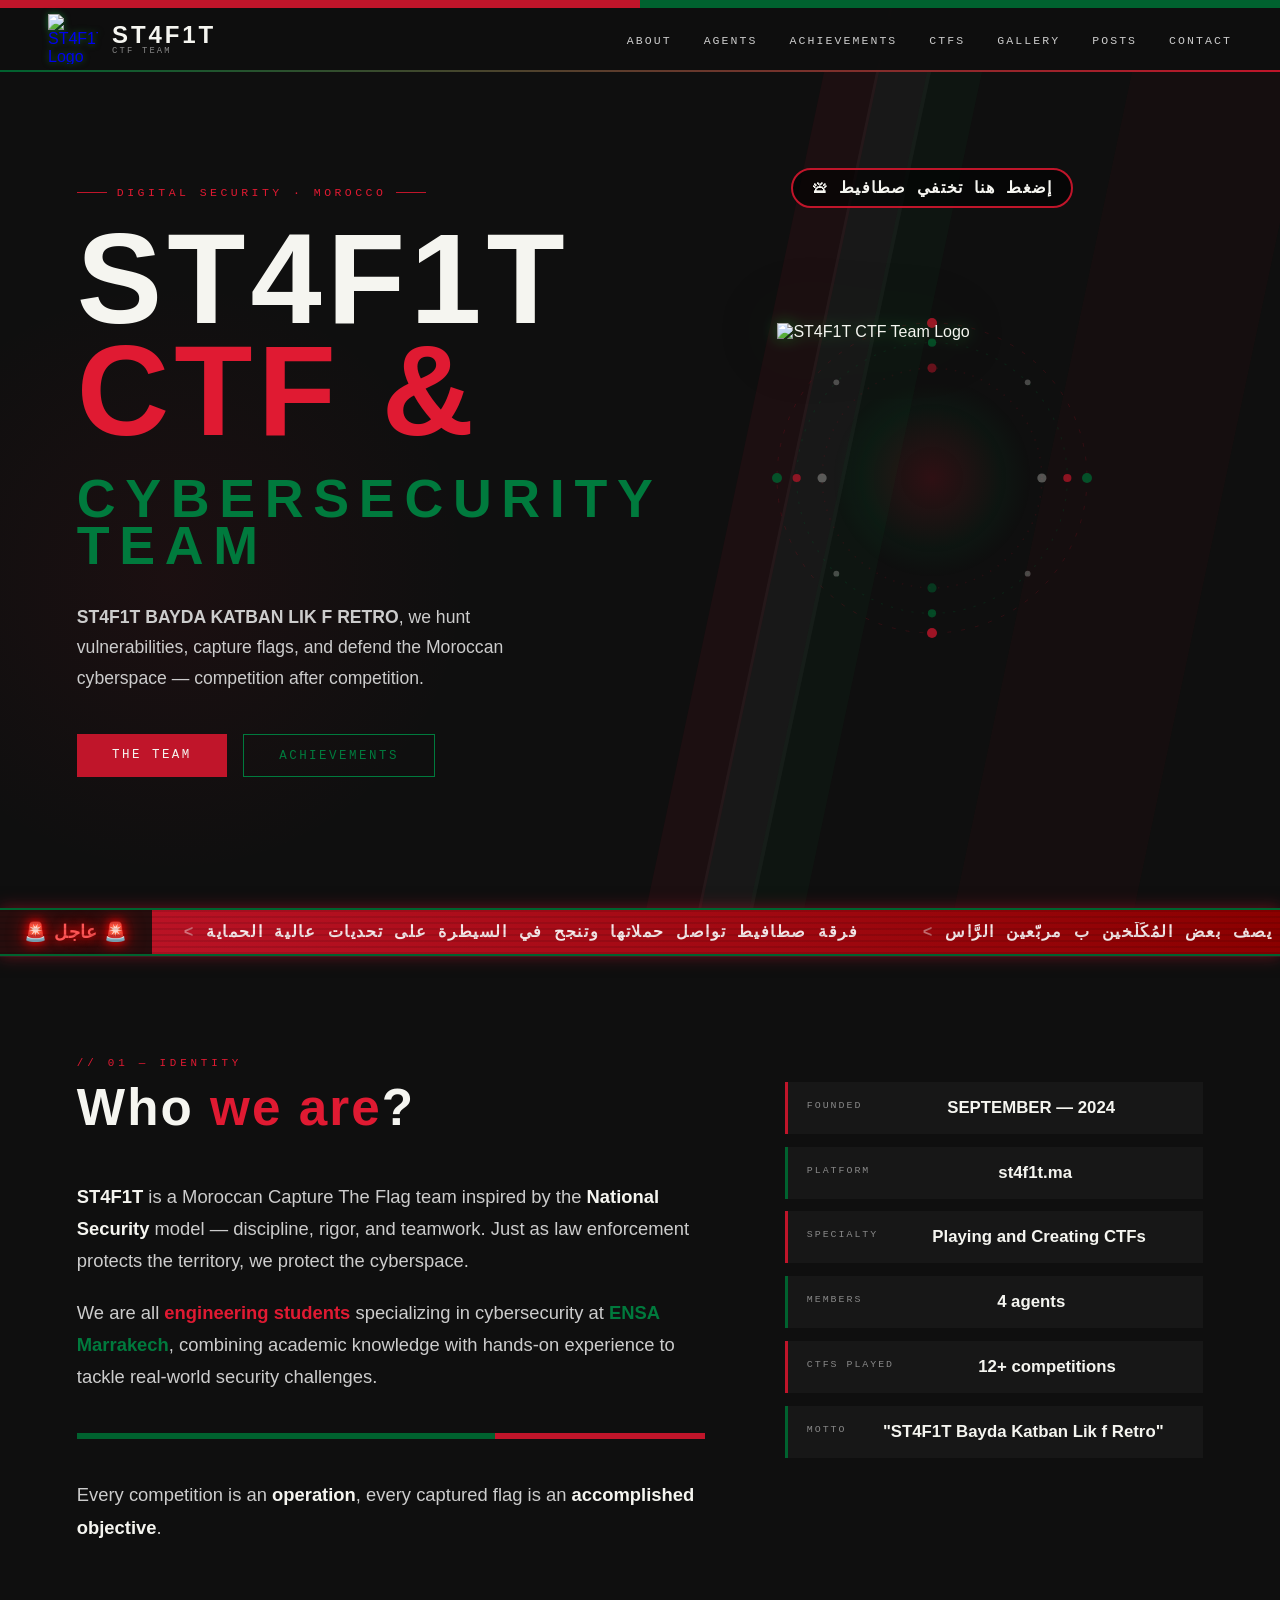
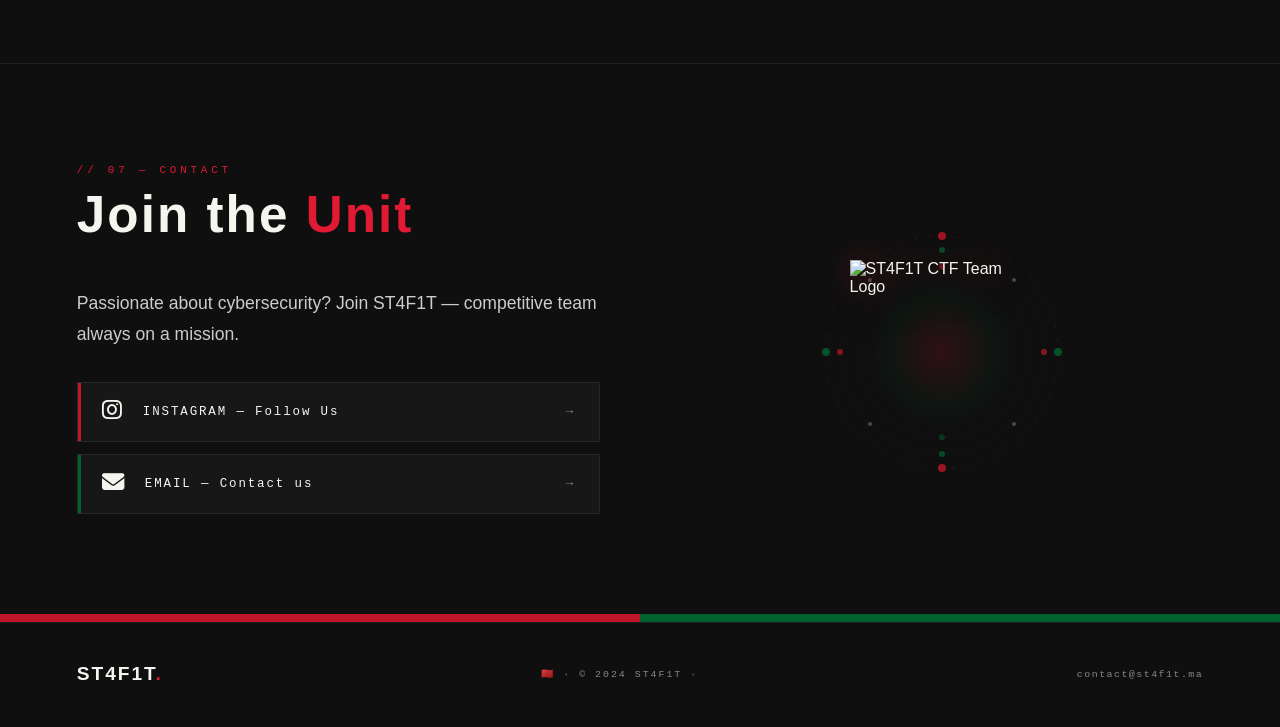
==== index.html @ c2d9e9ef "Add files via upload" ====
<!DOCTYPE html>
<html lang="en">
<head>
  <meta charset="UTF-8"/>
  <meta name="viewport" content="width=device-width, initial-scale=1.0"/>
  <title>ST4F1T</title>
  <link rel="icon" type="image/png" sizes="64x64" href="assets/ST4F1T_logo.png">
  <link rel="apple-touch-icon" href="assets/ST4F1T_logo.png">  <link rel="stylesheet" href="css/global.css"/>
  <link rel="stylesheet" href="https://cdnjs.cloudflare.com/ajax/libs/font-awesome/6.5.0/css/all.min.css">
  <link href="https://fonts.googleapis.com/css2?family=Orbitron:wght@700;900&display=swap" rel="stylesheet">
</head>
<body>

<div class="police-band"></div>

<!-- NAV -->
<nav>
  <a class="nav-logo" href="#">
    <img src="assets/ST4F1T_logo.png" alt="ST4F1T Logo">
    <div class="logo-text">
      <span class="logo-main">ST4F1T</span>
      <span class="logo-sub">CTF TEAM</span>
    </div>
  </a>
  <ul class="nav-links">
    <li><a href="#" data-section="about">ABOUT</a></li>
    <li><a href="#" data-section="members">AGENTS</a></li>
    <li><a href="#" data-section="achievements">ACHIEVEMENTS</a></li>
    <li><a href="#" data-section="ctfs">CTFs</a></li>
    <li><a href="#" data-section="gallery">GALLERY</a></li>
    <li><a href="#" data-section="posts">POSTS</a></li>
    <li><a href="#" data-section="contact">CONTACT</a></li>
  </ul>
</nav>

<!-- HERO SECTION -->
<section id="hero">
  <div class="hero-livery" aria-hidden="true">
    <div class="hero-livery-bar hlb1"></div>
    <div class="hero-livery-bar hlb2"></div>
    <div class="hero-livery-bar hlb3"></div>
    <div class="hero-livery-bar hlb4"></div>
  </div>
  <div class="hero-glow"></div>

  <div class="hero-left">
    <div class="hero-eyebrow">Digital Security · Morocco</div>
    <h1 class="hero-title">
      ST4F1T
      <span class="line-red">CTF &</span>
      <span class="line-green">CYBERSECURITY TEAM</span>
    </h1>
    <p class="hero-desc">
      <strong>ST4F1T BAYDA KATBAN LIK F RETRO</strong>, we hunt vulnerabilities, capture flags, and defend the Moroccan cyberspace — competition after competition.
    </p>
    <div class="hero-btn-row">
      <a href="#" data-section="members" class="btn-primary">THE TEAM</a>
      <a href="#" data-section="achievements" class="btn-outline">ACHIEVEMENTS</a>
    </div>
  </div>

  <div class="hero-right">
      <div class="hero-right">
    <!-- BOUTON SONORE EN HAUT À DROITE DU LOGO -->
    <div class="sound-button-container">
      <button id="soundBtn" class="sound-button-hero">
        <span class="sound-icon">🛎</span>
        <span class="sound-text">إضغط هنا تختفي صطافيط</span>
      </button>
    </div>

    <div class="logo-orbit">
      <div class="orbit-glow"></div>
      <svg class="ring-outer" viewBox="0 0 320 320">
        <circle cx="160" cy="160" r="155" fill="none" stroke="rgba(192,21,42,0.18)" stroke-width="1" stroke-dasharray="4 10"/>
        <circle cx="160" cy="5" r="5" fill="#c0152a" opacity="0.8"/>
        <circle cx="160" cy="315" r="5" fill="#c0152a" opacity="0.8"/>
        <circle cx="5" cy="160" r="5" fill="#00622f" opacity="0.8"/>
        <circle cx="315" cy="160" r="5" fill="#00622f" opacity="0.8"/>
      </svg>
      <svg class="ring-mid" viewBox="0 0 240 240">
        <circle cx="120" cy="120" r="116" fill="none" stroke="rgba(0,98,47,0.22)" stroke-width="1" stroke-dasharray="2 7"/>
        <circle cx="120" cy="4" r="3.5" fill="#00622f" opacity="0.7"/>
        <circle cx="120" cy="236" r="3.5" fill="#00622f" opacity="0.7"/>
        <circle cx="4" cy="120" r="3.5" fill="#c0152a" opacity="0.7"/>
        <circle cx="236" cy="120" r="3.5" fill="#c0152a" opacity="0.7"/>
        <circle cx="202" cy="38" r="2.5" fill="#f5f5f0" opacity="0.25"/>
        <circle cx="38" cy="202" r="2.5" fill="#f5f5f0" opacity="0.25"/>
        <circle cx="202" cy="202" r="2.5" fill="#f5f5f0" opacity="0.25"/>
        <circle cx="38" cy="38" r="2.5" fill="#f5f5f0" opacity="0.25"/>
      </svg>
      <svg class="ring-inner" viewBox="0 0 152 152">
        <circle cx="76" cy="76" r="72" fill="none" stroke="rgba(192,21,42,0.12)" stroke-width="1" stroke-dasharray="1 5"/>
        <circle cx="76" cy="4" r="3" fill="#c0152a" opacity="0.5"/>
        <circle cx="76" cy="148" r="3" fill="#00622f" opacity="0.5"/>
        <circle cx="4" cy="76" r="3" fill="#f5f5f0" opacity="0.3"/>
        <circle cx="148" cy="76" r="3" fill="#f5f5f0" opacity="0.3"/>
      </svg>
      <img class="logo-png" src="assets/ST4F1T_logo.png" alt="ST4F1T CTF Team Logo">
    </div>
  </div>
</section>

<!-- TICKER -->
<div class="ticker">
  <div class="ticker-label">
    <span class="arabic-calligraphy">🚨 عاجل 🚨</span>
  </div>
  <div style="overflow:hidden;flex:1;">
    <div class="ticker-scroll">
      <span class="ticker-item"> فرقة صطافيط تواصل حملاتها وتنجح في السيطرة على تحديات عالية الحماية<span class="tsep"> > </span></span>
      <span class="ticker-item">المحقق كرومبو يصف بعض المُكَلَّخين ب مربّعين الرَّاس<span class="tsep"> > </span></span>
      <span class="ticker-item">تم إلقاء القبض على بضعة أَعْلام  (Flags) من طرف عناصر صطافيط و ذلك بمختلف مراكز المسابقات بالمغرب<span class="tsep"> > </span></span>
    </div>
  </div>
</div>

<!-- SECTION ABOUT (statique dans l'index) -->
<div id="about"></div>
<div id="about-container">
  <!-- Le contenu about.html sera chargé ici mais reste visible -->
</div>

<!-- CONTENEUR POUR LES SECTIONS DYNAMIQUES -->
<main id="main-content">
  <div class="loader" id="loader" style="display:none;">Loading...</div>
  <div id="section-container"></div>
</main>

<!-- SECTION CONTACT (statique dans l'index) -->
<div id="contact"></div>
<div id="contact-container">
    <!-- Le contenu contact.html sera chargé ici mais reste visible -->
</div>

<div class="police-band"></div>

<footer>
  <div class="footer-logo">ST4F1T<span>.</span></div>
  <div class="footer-copy">🇲🇦 · © 2024 ST4F1T ·</div>
  <div class="footer-tag">contact@st4f1t.ma</div>
</footer>

<script src="js/script.js"></script>
</body>
</html>
---- css/global.css ----
:root {
  --white:   #f5f5f0;
  --off:     #eae9e3;
  --red:     #c0152a;
  --red2:    #e01a32;
  --green:   #00622f;
  --green2:  #007a3d;
  --dark:    #0f0f0f;
  --charcoal:#1a1a1a;
  --mid:     #2e2e2e;
  --gray:    #888;
  --lgray:   #ccc;
}

*, *::before, *::after { box-sizing: border-box; margin: 0; padding: 0; }
html { scroll-behavior: smooth; }
body {
  background: var(--dark);
  color: var(--white);
  font-family: 'Barlow Condensed', sans-serif;
  overflow-x: hidden;
}

/* ─── LOADER ─── */
.loader {
  text-align: center;
  padding: 60px;
  font-family: 'Share Tech Mono', monospace;
  color: var(--gray);
}

/* ─── POLICE BAND ─── */
.police-band {
  height: 8px;
  background: linear-gradient(90deg, var(--red) 0%, var(--red) 50%, var(--green) 50%, var(--green) 100%);
}

/* ─── NAV ─── */
nav {
  position: fixed; top: 8px; left: 0; right: 0; z-index: 200;
  height: 64px;
  display: flex; align-items: center; justify-content: space-between;
  padding: 0 3rem;
  background: rgba(15,15,15,0.97);
  border-bottom: 2px solid transparent;
  border-image: linear-gradient(90deg, var(--green), var(--red)) 1;
  backdrop-filter: blur(12px);
}
.nav-logo { display: flex; align-items: center; gap: 14px; text-decoration: none; }
.nav-logo img { width: 50px; height: 50px; object-fit: contain; filter: drop-shadow(0 0 3px rgba(21, 192, 67, 0.5)); }
.logo-text { display: flex; flex-direction: column; line-height: 1; }
.logo-main { font-family: 'Oswald', sans-serif; font-size: 1.5rem; font-weight: 700; letter-spacing: 0.12em; color: var(--white); }
.logo-sub  { font-family: 'Share Tech Mono', monospace; font-size: 0.55rem; letter-spacing: 0.25em; color: var(--gray); text-transform: uppercase; }
.nav-links { display: flex; gap: 2rem; list-style: none; align-items: center; }
.nav-links a { text-decoration: none; font-family: 'Share Tech Mono', monospace; font-size: 0.72rem; letter-spacing: 0.18em; color: var(--lgray); text-transform: uppercase; transition: color 0.2s; cursor: pointer; }
.nav-links a:hover { color: var(--red2); }
.nav-cta { background: var(--red) !important; color: var(--white) !important; padding: 0.5rem 1.2rem !important; transition: background 0.2s !important; }
.nav-cta:hover { background: var(--red2) !important; color: var(--white) !important; }

/* ─── HERO ─── */
#hero {
  position: relative;
  min-height: 100vh;
  display: grid;
  grid-template-columns: 1fr 1fr;
  align-items: center;
  padding: 160px 6vw 80px;  /* ← 120 → 160 */
  overflow: hidden;
}
.hero-livery { position: absolute; inset: 0; pointer-events: none; overflow: hidden; }
.hero-livery-bar { position: absolute; height: 100%; width: 55px; transform: skewX(-12deg); opacity: 0.07; }
.hlb1 { background: var(--red); left: 58%; }
.hlb2 { background: var(--white); left: 62%; opacity: 0.04; }
.hlb3 { background: var(--green); left: 66%; }
.hlb4 { background: var(--red); left: 82%; width:180px; opacity:0.035; }
.hero-glow { position: absolute; top: 30%; left: -10%; width: 600px; height: 600px; border-radius: 50%; background: radial-gradient(circle, rgba(192,21,42,0.07) 0%, transparent 70%); pointer-events: none; }
.hero-left { position: relative; z-index: 1; }
.hero-eyebrow { display: inline-flex; align-items: center; gap: 10px; font-family: 'Share Tech Mono', monospace; font-size: 0.72rem; letter-spacing: 0.3em; color: var(--red2); text-transform: uppercase; margin-bottom: 1.5rem; opacity:0; animation: fadeUp 0.7s ease forwards 0.2s; }
.hero-eyebrow::before, .hero-eyebrow::after { content: ''; width: 30px; height: 1px; background: var(--red); }
h1.hero-title { font-family: 'Oswald', sans-serif; font-size: clamp(4.5rem, 10vw, 9rem); font-weight: 700; line-height: 0.88; letter-spacing: 0.04em; color: var(--white); opacity:0; animation: fadeUp 0.7s ease forwards 0.4s; }
h1.hero-title .line-red { color: var(--red2); display: block; }
h1.hero-title .line-green { color: var(--green2); display: block; font-size: 0.42em; letter-spacing: 0.18em; margin-top: 0.5em; }
.hero-desc { margin-top: 2rem; font-size: 1.1rem; line-height: 1.75; color: var(--lgray); max-width: 440px; opacity:0; animation: fadeUp 0.7s ease forwards 0.6s; }
.hero-btn-row { display: flex; gap: 1rem; margin-top: 2.5rem; opacity:0; animation: fadeUp 0.7s ease forwards 0.8s; }
.btn-primary { display: inline-block; padding: 0.85rem 2.2rem; background: var(--red); color: var(--white); text-decoration: none; font-family: 'Share Tech Mono', monospace; font-size: 0.78rem; letter-spacing: 0.2em; text-transform: uppercase; transition: background 0.2s, transform 0.2s; cursor: pointer; }
.btn-primary:hover { background: var(--red2); transform: translateY(-2px); }
.btn-outline { display: inline-block; padding: 0.85rem 2.2rem; border: 1px solid var(--green2); color: var(--green2); text-decoration: none; font-family: 'Share Tech Mono', monospace; font-size: 0.78rem; letter-spacing: 0.2em; text-transform: uppercase; transition: 0.2s; cursor: pointer; }
.btn-outline:hover { background: var(--green2); color: var(--white); transform: translateY(-2px); }
.hero-right { position: relative; z-index: 1; display: flex; align-items: center; justify-content: center; opacity:0; animation: fadeIn 1s ease forwards 0.5s; }

/* ─── LOGO WRAPPER ─── */
.logo-orbit { position: relative; width: 320px; height: 320px; }
.logo-orbit .ring-outer { position: absolute; inset: 0; width: 100%; height: 100%; animation: spin 22s linear infinite; }
.logo-orbit .ring-mid { position: absolute; inset: 20px; width: calc(100% - 40px); height: calc(100% - 40px); animation: spin-r 14s linear infinite; }
.logo-orbit .ring-inner { position: absolute; inset: 44px; width: calc(100% - 88px); height: calc(100% - 88px); animation: spin 40s linear infinite; }
.logo-orbit .orbit-glow { position: absolute; inset: 60px; border-radius: 50%; background: radial-gradient(circle, rgba(192,21,42,0.18) 0%, rgba(0,98,47,0.08) 50%, transparent 70%); animation: pulseGlow 3s ease-in-out infinite; }
.logo-orbit .logo-png { position: absolute; inset: 5px; width: calc(100% - 10px); height: calc(100% - 10px); object-fit: contain; filter: drop-shadow(0 0 8px rgba(21, 192, 49, 0.45)) drop-shadow(0 0 40px rgba(0,98,47,0.2)); }

.logo-orbit-sm { position: relative; width: 240px; height: 240px; }
.logo-orbit-sm .ring-outer { position: absolute; inset: 0; width: 100%; height: 100%; animation: spin 22s linear infinite; }
.logo-orbit-sm .ring-mid { position: absolute; inset: 14px; width: calc(100% - 28px); height: calc(100% - 28px); animation: spin-r 14s linear infinite; }
.logo-orbit-sm .ring-inner { position: absolute; inset: 30px; width: calc(100% - 60px); height: calc(100% - 60px); animation: spin 40s linear infinite; }
.logo-orbit-sm .orbit-glow { position: absolute; inset: 44px; border-radius: 50%; background: radial-gradient(circle, rgba(192,21,42,0.18) 0%, rgba(0,98,47,0.08) 50%, transparent 70%); animation: pulseGlow 3s ease-in-out infinite; }
.logo-orbit-sm .logo-png { position: absolute; inset: 28px; width: calc(100% - 56px); height: calc(100% - 56px); object-fit: contain; filter: drop-shadow(0 0 14px rgba(192,21,42,0.4)) drop-shadow(0 0 30px rgba(0,98,47,0.18)); }

/* ─── TICKER ─── */
.ticker { position: relative; z-index: 10; background: var(--red); overflow: hidden; height: 36px; display: flex; align-items: center; border-top: 2px solid var(--green); border-bottom: 2px solid var(--green); }
.ticker-label { flex-shrink: 0; background: var(--green); height: 100%; display: flex; align-items: center; padding: 0 1.2rem; font-family: 'Share Tech Mono', monospace; font-size: 0.65rem; letter-spacing: 0.2em; color: var(--white); text-transform: uppercase; }
.ticker-scroll { display: flex; gap: 4rem; animation: ticker-move 25s linear infinite; white-space: nowrap; padding-left: 2rem; }
.ticker-item { font-family: 'Share Tech Mono', monospace; font-size: 0.68rem; letter-spacing: 0.15em; color: rgba(255,255,255,0.9); }
.tsep { color: rgba(255,255,255,0.4); }

/* ─── SECTIONS COMMUNES ─── */
section.content { position: relative; padding: 100px 6vw; border-top: 1px solid rgba(255,255,255,0.06); }
.sec-label { font-family: 'Share Tech Mono', monospace; font-size: 0.68rem; letter-spacing: 0.35em; text-transform: uppercase; color: var(--red2); margin-bottom: 0.8rem; }
.sec-title { font-family: 'Oswald', sans-serif; font-size: clamp(2rem, 4.5vw, 3.2rem); font-weight: 700; letter-spacing: 0.04em; color: var(--white); margin-bottom: 3rem; line-height: 1; }
.sec-title em { color: var(--red2); font-style: normal; }

/* ─── ABOUT ─── */
.about-wrap { display: grid; grid-template-columns: 3fr 2fr; gap: 5rem; align-items: start; }
.about-body p { font-size: 1.15rem; line-height: 1.75; color: var(--lgray); margin-bottom: 1.2rem; }
.about-body strong { color: var(--white); font-weight: 600; }
.stripe-divider { display: flex; height: 6px; margin: 2.5rem 0; overflow: hidden; }
.stripe-divider div { flex: 1; }
.sd-white { background: var(--white); }
.sd-red { background: var(--red); }
.sd-green { background: var(--green); }
.info-grid { display: flex; flex-direction: column; gap: 0.8rem; }
.info-row { display: grid; grid-template-columns: auto 1fr; gap: 1rem; align-items: start; padding: 1rem 1.2rem; background: rgba(255,255,255,0.03); border-left: 3px solid var(--red); }
.info-row.g { border-left-color: var(--green); }
.info-key { font-family: 'Share Tech Mono', monospace; font-size: 0.62rem; letter-spacing: 0.2em; color: var(--gray); text-transform: uppercase; white-space: nowrap; padding-top: 2px; }
.info-val { font-family: 'Barlow Condensed', sans-serif; font-size: 1.05rem; font-weight: 600; color: var(--white); }

/* ─── MEMBERS ─── */
.grid-members { display: grid; grid-template-columns: repeat(auto-fill, minmax(250px, 1fr)); gap: 1px; background: rgba(255,255,255,0.06); border: 1px solid rgba(255,255,255,0.06); }
.member-card { background: var(--charcoal); padding: 2.2rem 1.8rem; position: relative; overflow: hidden; transition: background 0.25s; }
.member-card::after { content: ''; position: absolute; top: 0; left: 0; right: 0; height: 3px; background: linear-gradient(90deg, var(--green), var(--red)); transform: scaleX(0); transform-origin: left; transition: transform 0.35s; }
.member-card:hover::after { transform: scaleX(1); }
.member-card:hover { background: #222; }
.m-id { font-family: 'Share Tech Mono', monospace; font-size: 0.6rem; letter-spacing: 0.25em; color: var(--gray); margin-bottom: 1.2rem; text-transform: uppercase; }
.m-avatar { width: 64px; height: 64px; border-radius: 2px; background: var(--mid); border: 1px solid rgba(255,255,255,0.1); display: flex; align-items: center; justify-content: center; font-family: 'Oswald', sans-serif; font-size: 1.5rem; font-weight: 700; color: var(--white); margin-bottom: 1.2rem; position: relative; }
.badge-dot { position: absolute; bottom: -3px; right: -3px; width: 10px; height: 10px; border-radius: 50%; background: var(--green2); border: 2px solid var(--charcoal); }
.m-name { font-family: 'Oswald', sans-serif; font-size: 1.3rem; font-weight: 700; letter-spacing: 0.06em; color: var(--white); margin-bottom: 0.2rem; }
.m-role { font-family: 'Share Tech Mono', monospace; font-size: 0.65rem; letter-spacing: 0.18em; color: var(--red2); text-transform: uppercase; margin-bottom: 1.2rem; }
.m-tags { display: flex; flex-wrap: wrap; gap: 0.4rem; }
.m-tag { font-family: 'Share Tech Mono', monospace; font-size: 0.58rem; letter-spacing: 0.1em; color: var(--gray); background: rgba(255,255,255,0.05); border: 1px solid rgba(255,255,255,0.08); padding: 0.2rem 0.5rem; }

/* ─── ACHIEVEMENTS ─── */
.ach-table { width: 100%; border-collapse: collapse; }
.ach-table thead tr { border-bottom: 2px solid var(--red); }
.ach-table th { font-family: 'Share Tech Mono', monospace; font-size: 0.65rem; letter-spacing: 0.2em; color: var(--gray); text-transform: uppercase; text-align: left; padding: 0.8rem 1.2rem; font-weight: 400; }
.ach-table tbody tr { border-bottom: 1px solid rgba(255,255,255,0.05); transition: background 0.2s; }
.ach-table tbody tr:hover { background: rgba(255,255,255,0.03); }
.ach-table td { padding: 1.2rem; font-size: 1rem; }
.place-badge { display: inline-flex; align-items: center; gap: 0.5rem; font-family: 'Oswald', sans-serif; font-size: 1.2rem; font-weight: 700; }
.p1 { color: #f0c040; } .p2 { color: #c0c8d8; } .p3 { color: #cd7f32; } .pt { color: var(--red2); }
.ach-name-cell { font-family: 'Barlow Condensed', sans-serif; font-size: 1.1rem; font-weight: 600; color: var(--white); }
.ach-sub { font-family: 'Share Tech Mono', monospace; font-size: 0.62rem; letter-spacing: 0.15em; color: var(--gray); margin-top: 0.2rem; }
.cat-badge { display: inline-block; font-family: 'Share Tech Mono', monospace; font-size: 0.6rem; letter-spacing: 0.12em; text-transform: uppercase; padding: 0.2rem 0.6rem; border: 1px solid; }
.ci { border-color: var(--red); color: var(--red2); }
.cn { border-color: var(--green); color: var(--green2); }
.cr { border-color: var(--gray); color: var(--gray); }
.res { font-family: 'Oswald', sans-serif; font-size: 1.2rem; font-weight: 700; }

/* ─── CTFs ORGANIZED ─── */
.ctfs-grid { display: grid; grid-template-columns: repeat(auto-fill, minmax(320px, 1fr)); gap: 2rem; }
.ctf-card { background: var(--charcoal); padding: 2rem; border-left: 4px solid var(--red); transition: transform 0.2s; }
.ctf-card:hover { transform: translateY(-5px); }
.ctf-date { font-family: 'Share Tech Mono', monospace; font-size: 0.65rem; color: var(--green2); letter-spacing: 0.15em; margin-bottom: 1rem; }
.ctf-name { font-family: 'Oswald', sans-serif; font-size: 1.4rem; margin-bottom: 1rem; color: var(--white); }
.ctf-desc { color: var(--lgray); line-height: 1.5; margin-bottom: 1rem; }
.ctf-stats { font-family: 'Share Tech Mono', monospace; font-size: 0.7rem; color: var(--gray); margin-bottom: 1rem; }
.ctf-status { display: inline-block; padding: 0.2rem 0.8rem; font-family: 'Share Tech Mono', monospace; font-size: 0.6rem; letter-spacing: 0.1em; border-radius: 2px; }
.ctf-status.past { background: rgba(128,128,128,0.2); color: var(--gray); border: 1px solid var(--gray); }
.ctf-status.upcoming { background: rgba(0,98,47,0.2); color: var(--green2); border: 1px solid var(--green2); }

/* ─── GALLERY ─── */
.gallery-grid { display: grid; grid-template-columns: repeat(auto-fill, minmax(280px, 1fr)); gap: 1.5rem; }
.gallery-item { background: var(--charcoal); overflow: hidden; transition: transform 0.2s; }
.gallery-item:hover { transform: scale(1.02); }
.gallery-placeholder { background: linear-gradient(135deg, var(--mid), var(--dark)); height: 200px; display: flex; align-items: center; justify-content: center; font-size: 4rem; color: var(--gray); }
.gallery-caption { padding: 1rem; font-family: 'Share Tech Mono', monospace; font-size: 0.75rem; color: var(--lgray); text-align: center; }

/* ─── POSTS ─── */
.posts-grid { display: grid; grid-template-columns: repeat(auto-fill, minmax(320px, 1fr)); gap: 2rem; }
.post-card { background: var(--charcoal); padding: 2rem; transition: background 0.2s, transform 0.2s; border-bottom: 2px solid transparent; }
.post-card:hover { background: #222; transform: translateY(-5px); border-bottom-color: var(--red); }
.post-date { font-family: 'Share Tech Mono', monospace; font-size: 0.65rem; color: var(--red2); letter-spacing: 0.1em; margin-bottom: 0.8rem; }
.post-title { font-family: 'Oswald', sans-serif; font-size: 1.3rem; margin-bottom: 1rem; color: var(--white); }
.post-excerpt { color: var(--lgray); line-height: 1.5; margin-bottom: 1.5rem; }
.post-link { font-family: 'Share Tech Mono', monospace; font-size: 0.7rem; color: var(--green2); text-decoration: none; letter-spacing: 0.1em; transition: color 0.2s; }
.post-link:hover { color: var(--red2); }

/* ─── CONTACT ─── */
.contact-grid { display: grid; grid-template-columns: 1fr 1fr; gap: 5rem; align-items: center; }
.contact-left p { font-size: 1.1rem; line-height: 1.75; color: var(--lgray); margin-bottom: 2rem; }
.contact-links { display: flex; flex-direction: column; gap: 0.8rem; }
.c-link { display: flex; align-items: center; gap: 1.2rem; padding: 1rem 1.5rem; background: rgba(255,255,255,0.03); border: 1px solid rgba(255,255,255,0.07); text-decoration: none; color: var(--white); font-family: 'Share Tech Mono', monospace; font-size: 0.78rem; letter-spacing: 0.15em; transition: background 0.2s, border-color 0.2s; position: relative; overflow: hidden; }
.c-link::before { content: ''; position: absolute; left: 0; top: 0; bottom: 0; width: 3px; background: var(--red); }
.c-link:nth-child(2)::before { background: var(--green); }
.c-link:nth-child(3)::before { background: var(--white); }
.c-link:hover { background: rgba(255,255,255,0.07); border-color: rgba(255,255,255,0.15); }
.c-link .icon { font-size: 1.4rem; }
.c-link .lbl { flex: 1; }
.c-link .arr { color: var(--gray); }

/* ─── FOOTER ─── */
footer { border-top: 1px solid rgba(255,255,255,0.06); padding: 2.5rem 6vw; display: flex; align-items: center; justify-content: space-between; gap: 2rem; flex-wrap: wrap; }
.footer-logo { font-family: 'Oswald', sans-serif; font-size: 1.2rem; font-weight: 700; letter-spacing: 0.1em; color: var(--white); }
.footer-logo span { color: var(--red2); }
.footer-copy { font-family: 'Share Tech Mono', monospace; font-size: 0.62rem; letter-spacing: 0.2em; color: var(--gray); }
.footer-tag { font-family: 'Share Tech Mono', monospace; font-size: 0.62rem; letter-spacing: 0.15em; color: var(--gray); }

/* ─── ANIMATIONS ─── */
@keyframes fadeUp { from{opacity:0;transform:translateY(24px)} to{opacity:1;transform:translateY(0)} }
@keyframes fadeIn { from{opacity:0} to{opacity:1} }
@keyframes spin { from{transform:rotate(0deg)} to{transform:rotate(360deg)} }
@keyframes spin-r { from{transform:rotate(0deg)} to{transform:rotate(-360deg)} }
@keyframes pulseGlow { 0%,100%{opacity:0.6} 50%{opacity:1} }
@keyframes ticker-move { from{transform:translateX(0)} to{transform:translateX(-50%)} }

/* ─── RESPONSIVE ─── */
@media (max-width: 900px) {
  #hero { grid-template-columns: 1fr; text-align: center; }
  .hero-right { display: none; }
  nav { padding: 0 1.5rem; }
  .nav-links { display: none; }
  .about-wrap, .contact-grid { grid-template-columns: 1fr; gap: 2rem; }
  .ctfs-grid, .posts-grid, .gallery-grid { grid-template-columns: 1fr; }
}

/* Ajouts pour la gestion des conteneurs statiques */
#about-container,
#contact-container {
  scroll-margin-top: 72px;
}

#section-container {
  transition: opacity 0.3s ease;
  scroll-margin-top: 72px;
}

/* Ajustement pour le scroll sur toutes les sections */
section[id] {
  scroll-margin-top: 72px;
}

/* ─── TICKER AVEC EFFET URGENT ─── */
.ticker {
  position: relative;
  z-index: 10;
  background: linear-gradient(90deg, var(--red), #8b0000);
  overflow: hidden;
  height: 42px;
  display: flex;
  align-items: center;
  border-top: 2px solid var(--green);
  border-bottom: 2px solid var(--green);
  box-shadow: 0 0 15px rgba(192,21,42,0.5);
}

.ticker-label {
  flex-shrink: 0;
  background: var(--dark);
  height: 100%;
  display: flex;
  align-items: center;
  padding: 0 1.5rem;
  font-family: 'Share Tech Mono', monospace;
  font-size: 0.9rem;
  font-weight: bold;
  letter-spacing: 0.15em;
  color: var(--white);
  text-transform: uppercase;
  position: relative;
  overflow: hidden;
}

/* Texte "عاجل" stylé avec effet urgent */
.urgent-text {
  font-family: 'Arial', 'Share Tech Mono', monospace;
  font-size: 1rem;
  font-weight: 900;
  letter-spacing: 0.2em;
  color: #ff4444;
  text-shadow: 
    0 0 5px #ff0000,
    0 0 10px #ff0000,
    0 0 20px #ff0000,
    0 0 30px #ff0000;
  animation: urgentBlink 0.8s ease-in-out infinite;
  background: linear-gradient(45deg, #ff4444, #ff8888);
  -webkit-background-clip: text;
  background-clip: text;
  color: transparent;
  text-shadow: none;
  position: relative;
}

/* Alternative avec effet de glow rouge sur fond sombre */
.urgent-text-alt {
  font-family: 'Arial', 'Share Tech Mono', monospace;
  font-size: 1rem;
  font-weight: 900;
  letter-spacing: 0.2em;
  color: #ff3333;
  text-shadow: 0 0 8px #ff0000, 0 0 15px #ff0000;
  animation: urgentPulse 1s ease-in-out infinite;
  background: rgba(0,0,0,0.3);
  padding: 0.2rem 0.5rem;
  border-radius: 4px;
  display: inline-block;
}

/* Animation blink + glow */
@keyframes urgentBlink {
  0%, 100% {
    opacity: 1;
    text-shadow: 0 0 5px #ff0000, 0 0 10px #ff0000, 0 0 20px #ff0000;
  }
  50% {
    opacity: 0.7;
    text-shadow: 0 0 2px #ff0000, 0 0 5px #ff0000, 0 0 10px #ff6666;
  }
}

/* Animation pulse plus douce */
@keyframes urgentPulse {
  0%, 100% {
    text-shadow: 0 0 5px #ff0000, 0 0 10px #ff0000;
    color: #ff4444;
  }
  50% {
    text-shadow: 0 0 15px #ff0000, 0 0 30px #ff0000, 0 0 40px #ff3333;
    color: #ff6666;
  }
}

/* Animation de glow continu */
@keyframes urgentGlow {
  0% {
    text-shadow: 0 0 2px #ff0000, 0 0 5px #ff0000;
  }
  50% {
    text-shadow: 0 0 10px #ff0000, 0 0 20px #ff0000, 0 0 30px #ff3333;
  }
  100% {
    text-shadow: 0 0 2px #ff0000, 0 0 5px #ff0000;
  }
}

/* Version avec bordure clignotante */
.ticker-label::before {
  content: '';
  position: absolute;
  top: 0;
  left: 0;
  right: 0;
  bottom: 0;
  background: rgba(255,0,0,0.1);
  animation: borderFlash 1s step-end infinite;
  pointer-events: none;
}

@keyframes borderFlash {
  0%, 100% {
    box-shadow: inset 0 0 5px rgba(255,0,0,0.8);
  }
  50% {
    box-shadow: inset 0 0 15px rgba(255,0,0,0.3);
  }
}

/* Version avec point d'exclamation animé */
.urgent-text .exclamation {
  display: inline-block;
  animation: shake 0.5s ease-in-out infinite;
  font-size: 1.2rem;
}

@keyframes shake {
  0%, 100% { transform: translateX(0); }
  25% { transform: translateX(-2px); }
  75% { transform: translateX(2px); }
}

/* Effet de scanline sur le ticker */
.ticker::after {
  content: '';
  position: absolute;
  top: 0;
  left: 0;
  right: 0;
  bottom: 0;
  background: repeating-linear-gradient(
    0deg,
    rgba(0,0,0,0.1) 0px,
    rgba(0,0,0,0.1) 2px,
    transparent 2px,
    transparent 6px
  );
  pointer-events: none;
}

/* ─── IMPORT DES POLICES ARABES ─── */
@import url('https://fonts.googleapis.com/css2?family=Cairo:wght@400;600;700;900&family=Almarai:wght@400;700;800&family=Tajawal:wght@400;500;700;800&display=swap');

/* ─── TICKER AVEC POLICE ARABE ─── */
.ticker {
  position: relative;
  z-index: 10;
  background: linear-gradient(90deg, var(--red), #8b0000);
  overflow: hidden;
  height: 48px;
  display: flex;
  align-items: center;
  border-top: 2px solid var(--green);
  border-bottom: 2px solid var(--green);
  box-shadow: 0 0 15px rgba(192,21,42,0.5);
  direction: ltr; /* Pour l'arabe de droite à gauche */
}

.ticker-label {
  flex-shrink: 0;
  background: var(--dark);
  height: 100%;
  display: flex;
  align-items: center;
  padding: 0 1.5rem;
  font-family: 'Cairo', 'Almarai', 'Tajawal', 'Share Tech Mono', monospace;
  font-size: 1rem;
  font-weight: 800;
  letter-spacing: 0.05em;
  color: var(--white);
  text-transform: uppercase;
  position: relative;
  overflow: hidden;
  gap: 0.5rem;
}

/* Style pour le texte arabe عاجل */
.arabic-urgent {
  font-family: 'Cairo', 'Almarai', 'Tajawal', sans-serif;
  font-size: 1.1rem;
  font-weight: 900;
  letter-spacing: 0.1em;
  color: #ff4444;
  text-shadow: 
    0 0 5px #ff0000,
    0 0 10px #ff0000,
    0 0 20px #ff0000,
    0 0 30px #ff0000;
  animation: urgentBlink 0.8s ease-in-out infinite;
  background: linear-gradient(45deg, #ff4444, #ff8888);
  -webkit-background-clip: text;
  background-clip: text;
  color: transparent;
  text-shadow: none;
  position: relative;
}

/* Style alternatif avec police arabe plus élégante */
.arabic-urgent-alt {
  font-family: 'Almarai', 'Cairo', 'Tajawal', sans-serif;
  font-size: 1.2rem;
  font-weight: 800;
  color: #ff3333;
  text-shadow: 0 0 8px #ff0000, 0 0 15px #ff0000;
  animation: urgentPulse 1s ease-in-out infinite;
  background: rgba(0,0,0,0.3);
  padding: 0.2rem 0.8rem;
  border-radius: 4px;
  display: inline-block;
}

/* Style avec effet calligraphique */
.arabic-calligraphy {
  font-family: 'Tajawal', 'Cairo', sans-serif;
  font-size: 1.15rem;
  font-weight: 800;
  color: #ff5555;
  text-shadow: 0 0 10px #ff0000, 0 0 20px #ff0000;
  animation: urgentGlow 1s ease-in-out infinite;
  position: relative;
  display: inline-flex;
  align-items: center;
  gap: 0.5rem;
}

/* Style pour les items du ticker en arabe */
.ticker-item {
  font-family: 'Cairo', 'Almarai', 'Tajawal', 'Share Tech Mono', monospace;
  font-size: 1.0rem;
  font-weight: 600;
  letter-spacing: 0.1em;
  color: rgba(255,255,255,0.9);
  direction: rtl;
}

/* Version bilingue (Arabe + Anglais) */
.ticker-item-bilingual {
  display: inline-flex;
  gap: 0.5rem;
  align-items: baseline;
}

.ticker-item-ar {
  font-family: 'Cairo', 'Almarai', 'Tajawal', sans-serif;
  font-size: 0.75rem;
  font-weight: 600;
  color: #ffcccc;
}

.ticker-item-en {
  font-family: 'Share Tech Mono', monospace;
  font-size: 0.68rem;
  letter-spacing: 0.15em;
  color: rgba(255,255,255,0.9);
}

/* Animations */
@keyframes urgentBlink {
  0%, 100% {
    opacity: 1;
    text-shadow: 0 0 5px #ff0000, 0 0 10px #ff0000, 0 0 20px #ff0000;
  }
  50% {
    opacity: 0.7;
    text-shadow: 0 0 2px #ff0000, 0 0 5px #ff0000, 0 0 10px #ff6666;
  }
}

@keyframes urgentPulse {
  0%, 100% {
    text-shadow: 0 0 5px #ff0000, 0 0 10px #ff0000;
    color: #ff4444;
  }
  50% {
    text-shadow: 0 0 15px #ff0000, 0 0 30px #ff0000, 0 0 40px #ff3333;
    color: #ff6666;
  }
}

@keyframes urgentGlow {
  0% {
    text-shadow: 0 0 2px #ff0000, 0 0 5px #ff0000;
  }
  50% {
    text-shadow: 0 0 10px #ff0000, 0 0 20px #ff0000, 0 0 30px #ff3333;
  }
  100% {
    text-shadow: 0 0 2px #ff0000, 0 0 5px #ff0000;
  }
}

/* Effet de scanline sur le ticker */
.ticker::after {
  content: '';
  position: absolute;
  top: 0;
  left: 0;
  right: 0;
  bottom: 0;
  background: repeating-linear-gradient(
    0deg,
    rgba(0,0,0,0.1) 0px,
    rgba(0,0,0,0.1) 2px,
    transparent 2px,
    transparent 6px
  );
  pointer-events: none;
}

.member-card {
  position: relative;
}

.card-overlay {
  position: absolute;
  inset: 0;
  background: linear-gradient(
    to top,
    rgba(15, 15, 15, 0.92) 0%,
    rgba(15, 15, 15, 0.65) 50%,
    rgba(15, 15, 15, 0.3) 100%
  );
  z-index: 0;
}

.member-card > *:not(.card-overlay) {
  position: relative;
  z-index: 1;
}

/* Correction pour le décalage au chargement */
html {
  scroll-padding-top: 72px;  /* Pour tous les ancres */
}

body {
  padding-top: 0;
  margin: 0;
}

/* Assure que le hero commence bien en haut */
#hero {
  margin-top: 0;
  padding-top: 120px;
}

/* Pour la première visite, forcer le scroll en haut */
@media (prefers-reduced-motion: no-preference) {
  :target {
    scroll-margin-top: 72px;
  }
}

/* ─── STYLES POUR LA GALERIE AVEC IMAGES ─── */
.gallery-grid {
  display: grid;
  grid-template-columns: repeat(auto-fill, minmax(320px, 1fr));
  gap: 1.5rem;
}

.gallery-item {
  background: var(--charcoal);
  overflow: hidden;
  transition: all 0.3s ease;
  border-radius: 8px;
  position: relative;
  cursor: pointer;
}

.gallery-item:hover {
  transform: translateY(-5px);
  box-shadow: 0 10px 25px rgba(0,0,0,0.3);
}

.gallery-img {
  width: 100%;
  height: 220px;
  object-fit: cover;
  transition: transform 0.4s ease;
  display: block;
}

.gallery-item:hover .gallery-img {
  transform: scale(1.05);
}

.gallery-caption {
  padding: 1rem 1.2rem 1.2rem;
  background: linear-gradient(to top, var(--charcoal), var(--dark));
}

.gallery-title {
  font-family: 'Oswald', sans-serif;
  font-size: 1.1rem;
  font-weight: 600;
  color: var(--white);
  margin-bottom: 0.3rem;
}

.gallery-desc {
  font-family: 'Share Tech Mono', monospace;
  font-size: 0.7rem;
  color: var(--gray);
  letter-spacing: 0.05em;
}

/* Lightbox effect au clic (optionnel) */
.gallery-item {
  cursor: pointer;
}

/* Modal pour agrandir l'image (optionnel) */
.modal {
  display: none;
  position: fixed;
  top: 0;
  left: 0;
  width: 100%;
  height: 100%;
  background: rgba(0,0,0,0.95);
  z-index: 1000;
  align-items: center;
  justify-content: center;
  cursor: pointer;
}

.modal.active {
  display: flex;
}

.modal-img {
  max-width: 90%;
  max-height: 90%;
  object-fit: contain;
  border: 2px solid var(--red);
  border-radius: 4px;
}

.modal-close {
  position: absolute;
  top: 20px;
  right: 30px;
  color: var(--white);
  font-size: 2rem;
  cursor: pointer;
  transition: color 0.2s;
}

.modal-close:hover {
  color: var(--red);
}

/* Responsive */
@media (max-width: 768px) {
  .gallery-grid {
    grid-template-columns: 1fr;
  }
  
  .gallery-img {
    height: 180px;
  }
}
/* ─── BOUTON SONORE EN HAUT À DROITE DU LOGO ─── */
.sound-button-container {
  position: absolute;
  top: -150px;
  right: 20;
  z-index: 20;
}

.sound-button-hero {
  background: linear-gradient(135deg, var(--dark), var(--charcoal));
  border: 2px solid var(--red);
  color: var(--white);
  padding: 0.5rem 1.2rem;
  border-radius: 40px;
  cursor: pointer;
  font-family: 'Share Tech Mono', monospace;
  font-size: 0.75rem;
  font-weight: bold;
  letter-spacing: 0.1em;
  display: flex;
  align-items: center;
  gap: 0.6rem;
  transition: all 0.3s ease;
  position: relative;
  overflow: hidden;
  backdrop-filter: blur(5px);
  background: rgba(0,0,0,0.6);
}

.sound-button-hero::before {
  content: '';
  position: absolute;
  top: 0;
  left: -100%;
  width: 100%;
  height: 100%;
  background: linear-gradient(90deg, transparent, rgba(255,255,255,0.2), transparent);
  transition: left 0.5s ease;
}

.sound-button-hero:hover::before {
  left: 100%;
}

.sound-button-hero:hover {
  transform: scale(1.05);
  border-color: var(--red2);
  box-shadow: 0 0 15px rgba(192,21,42,0.6);
  background: rgba(192,21,42,0.8);
}

.sound-button-hero:active {
  transform: scale(0.98);
}

.sound-icon {
  font-size: 1rem;
  animation: soundPulse 1.5s ease-in-out infinite;
}

.sound-text {
  font-size: 1.0rem;
  font-weight: 600;
}

@keyframes soundPulse {
  0%, 100% {
    text-shadow: 0 0 0px var(--red);
  }
  50% {
    text-shadow: 0 0 5px var(--red), 0 0 10px var(--red2);
  }
}

/* Animation quand le son joue */
.sound-button-hero.playing {
  animation: buttonFlash 0.3s ease-in-out 2;
}

@keyframes buttonFlash {
  0%, 100% {
    background: rgba(0,0,0,0.6);
    border-color: var(--red);
  }
  50% {
    background: var(--red);
    border-color: var(--white);
    box-shadow: 0 0 20px var(--red);
  }
}

/* Position relative pour hero-right */
.hero-right {
  position: relative;
  z-index: 1;
  display: flex;
  align-items: center;
  justify-content: center;
  opacity:0;
  animation: fadeIn 1s ease forwards 0.5s;
}
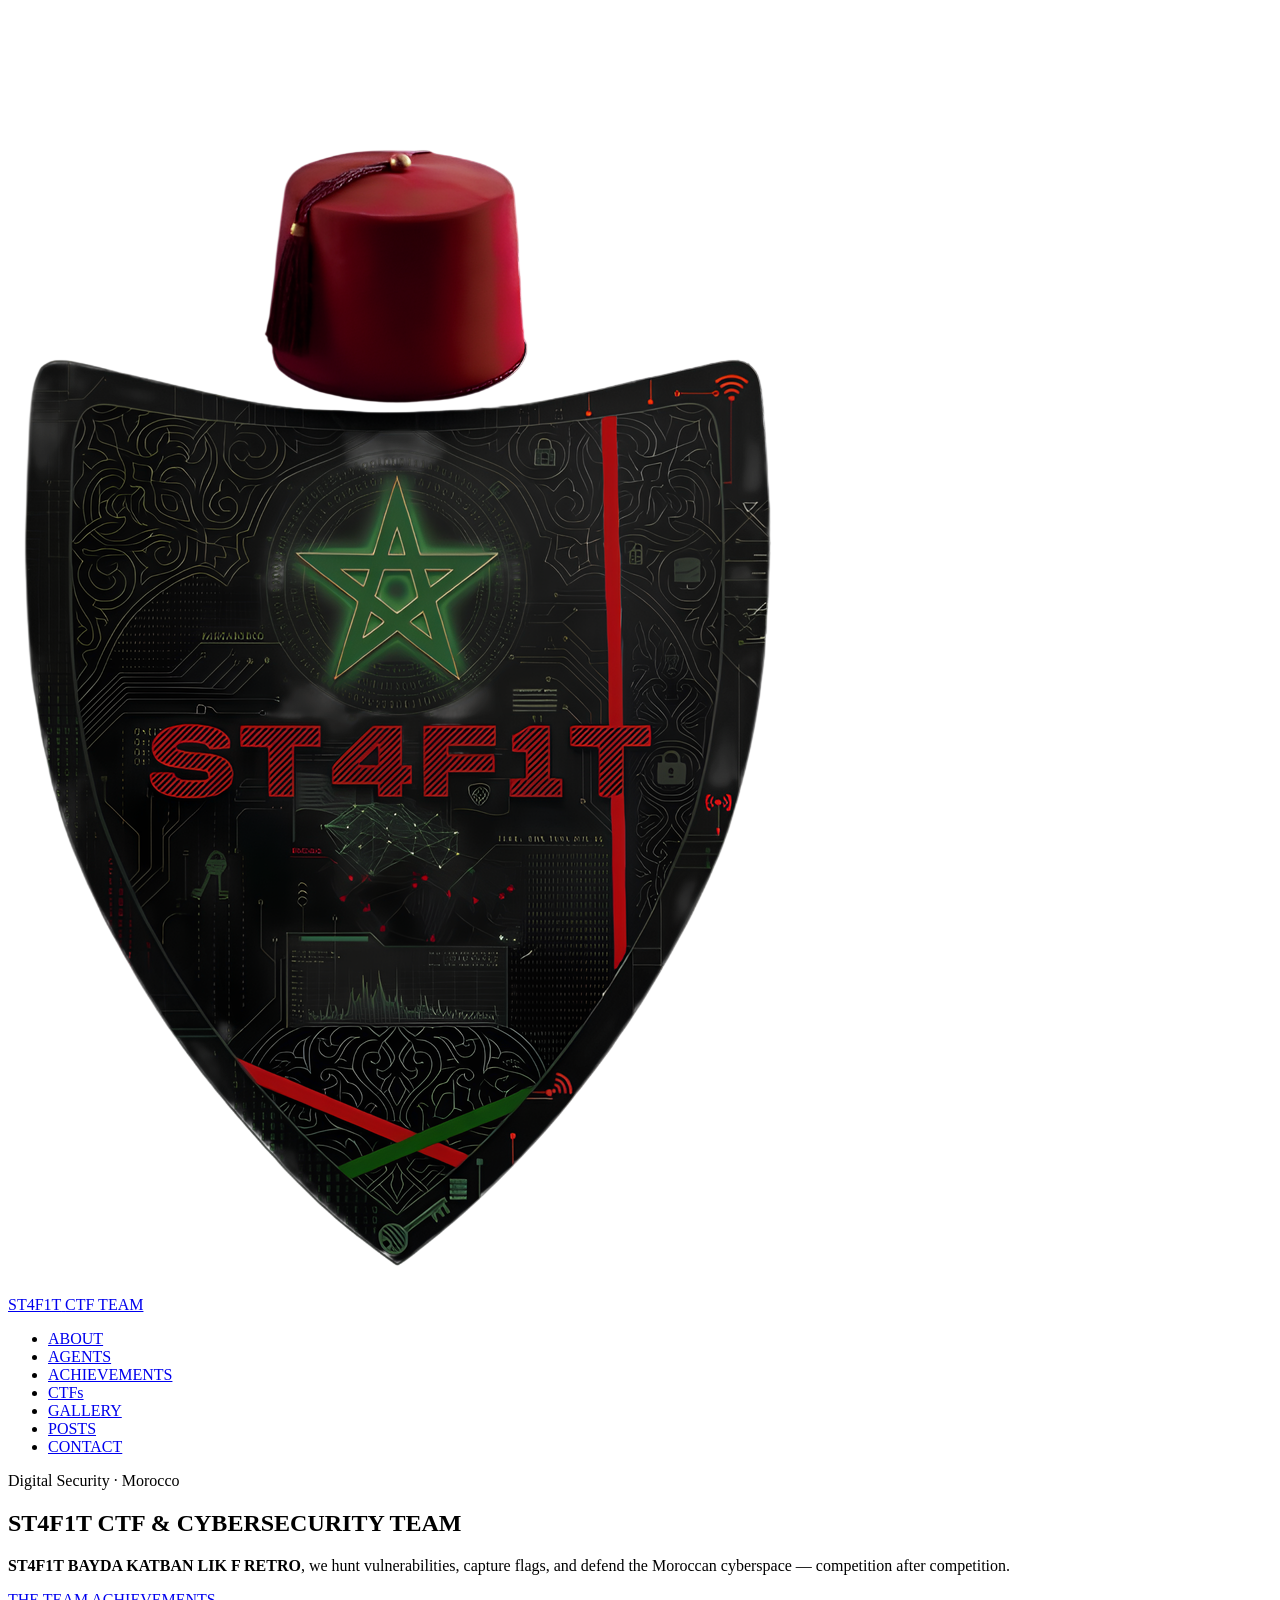
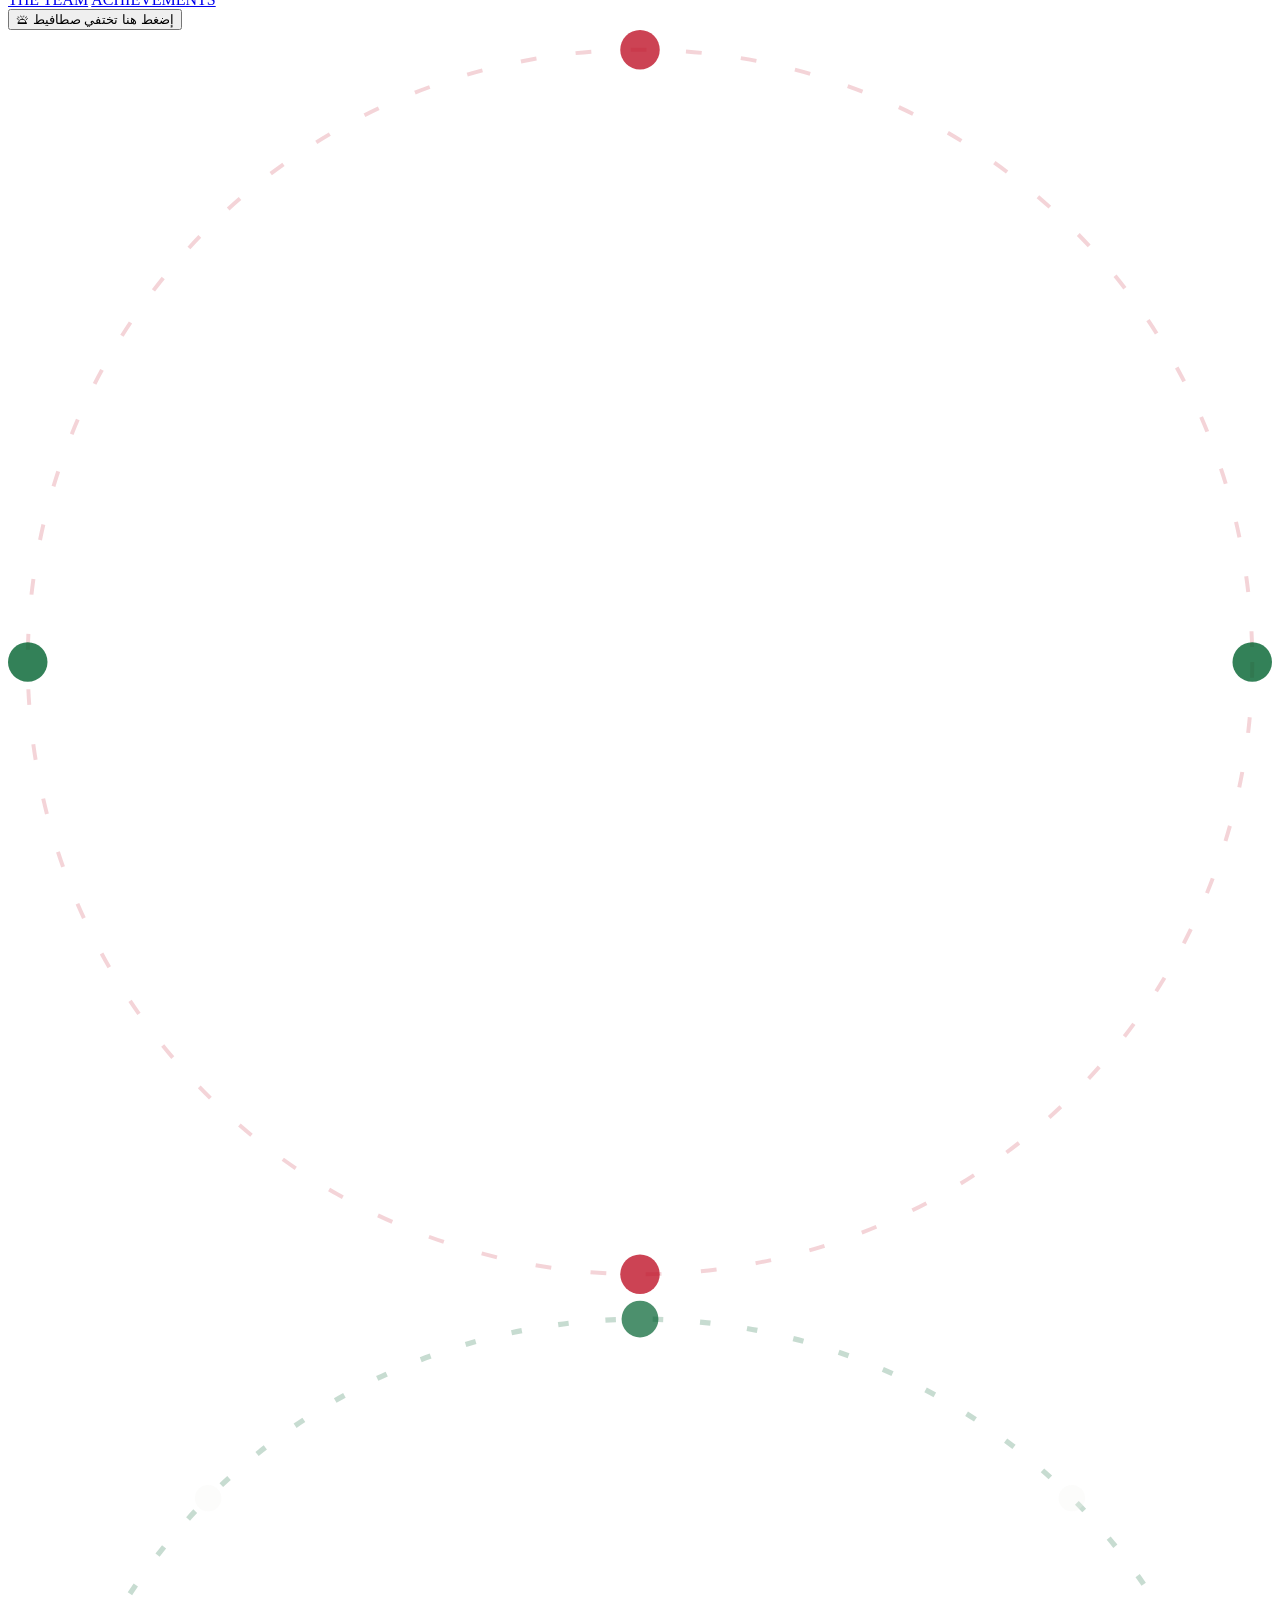
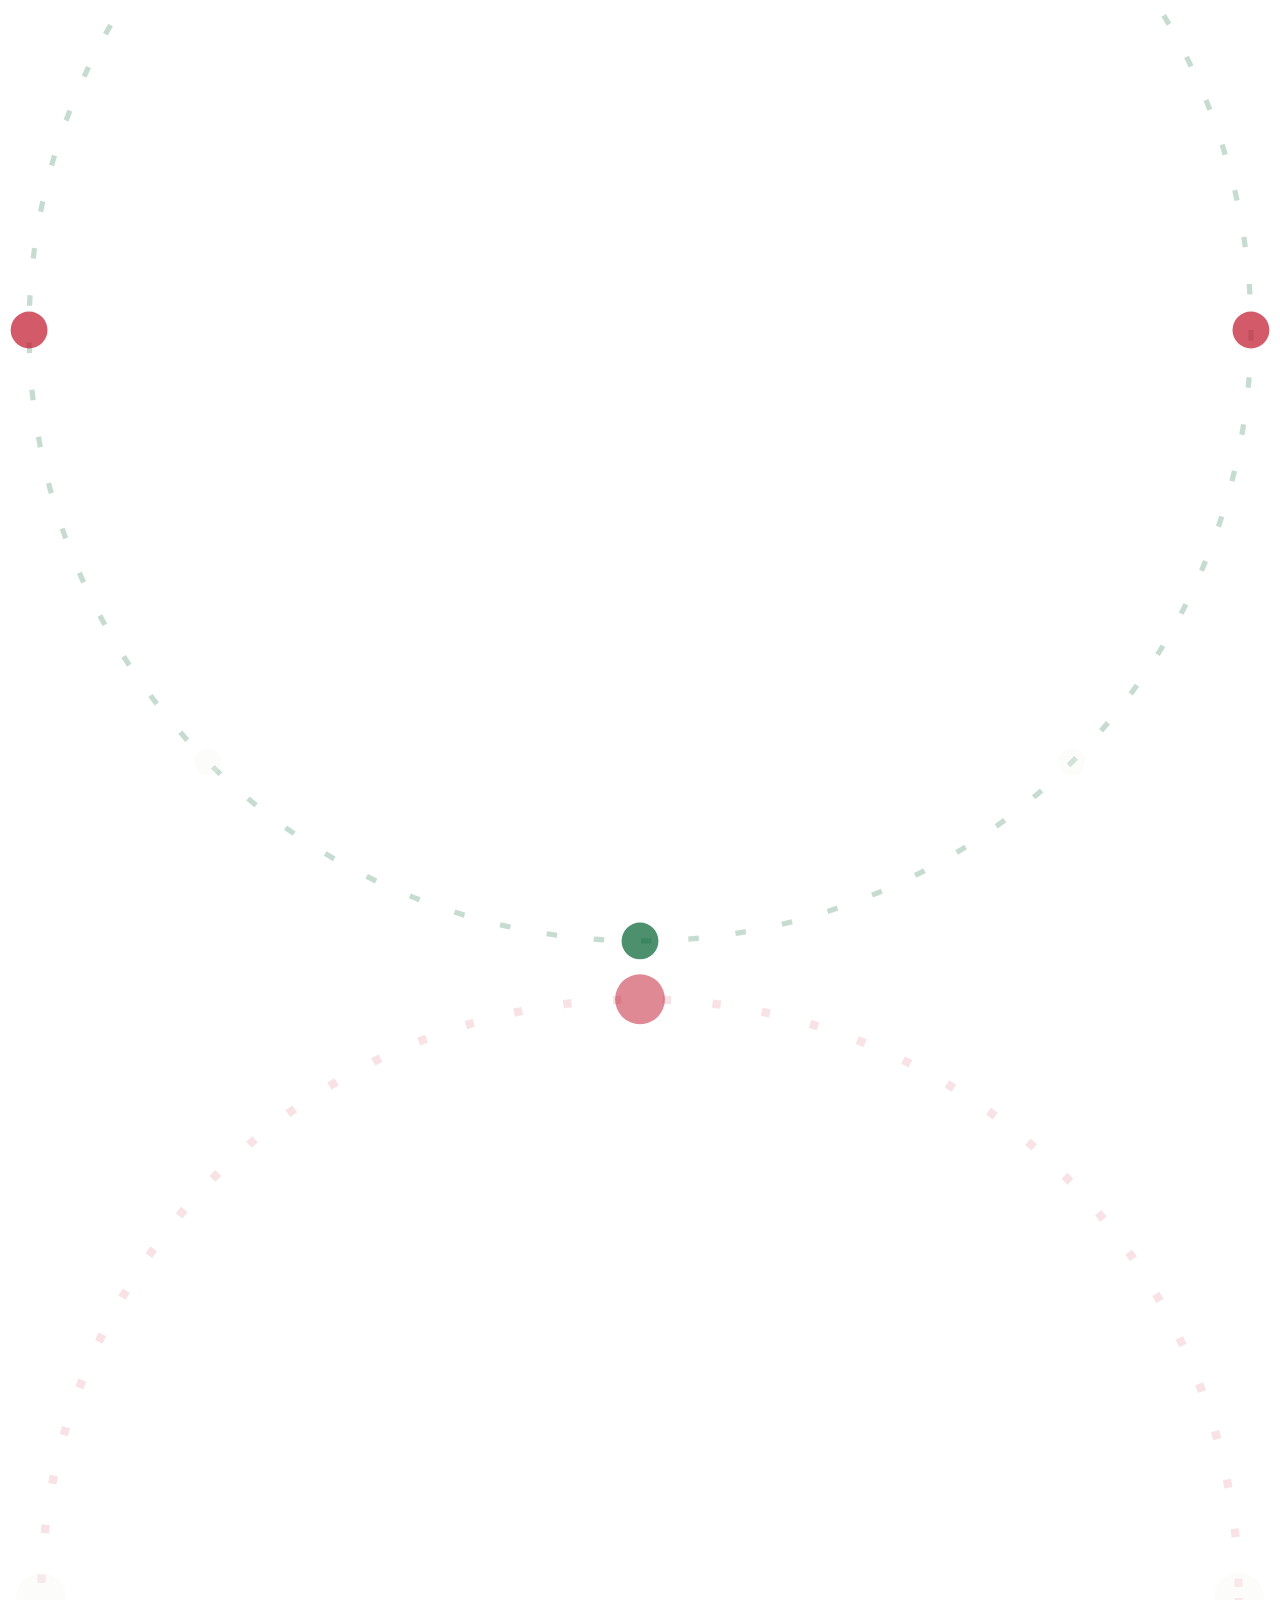
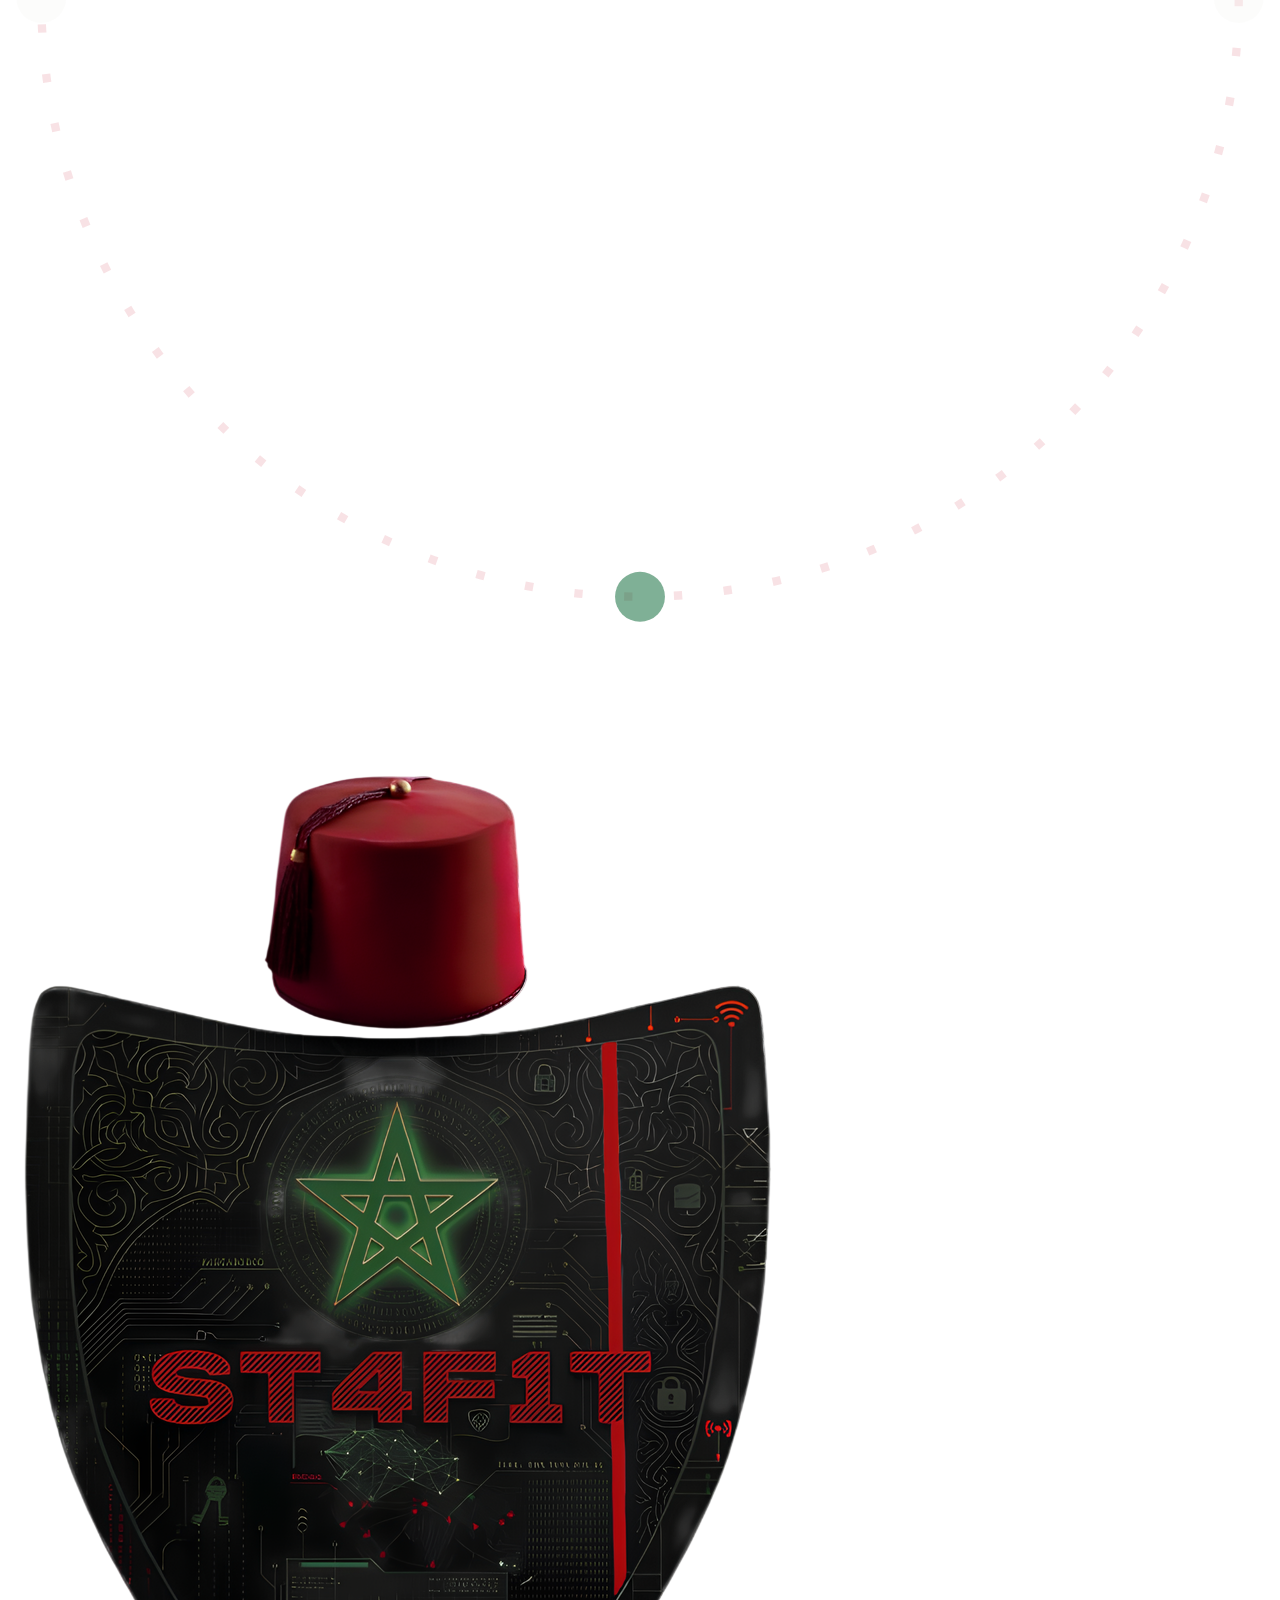
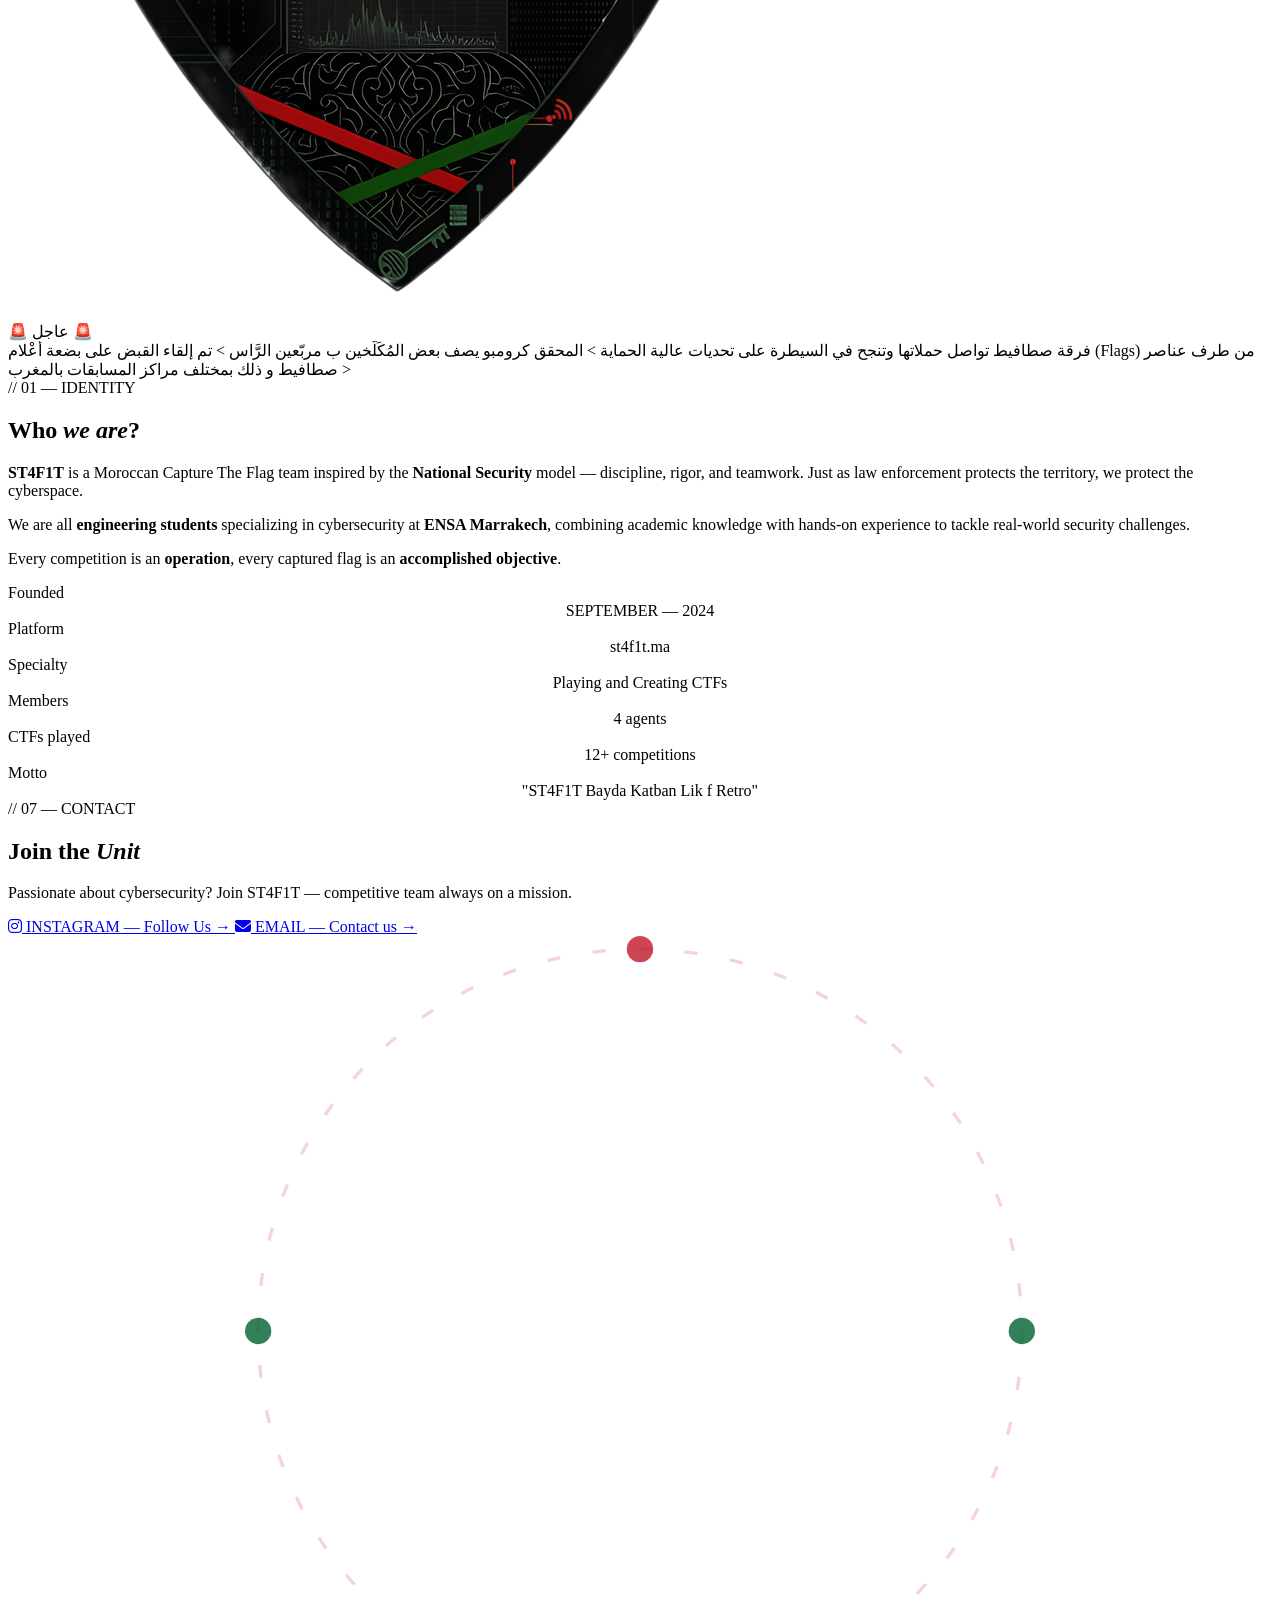
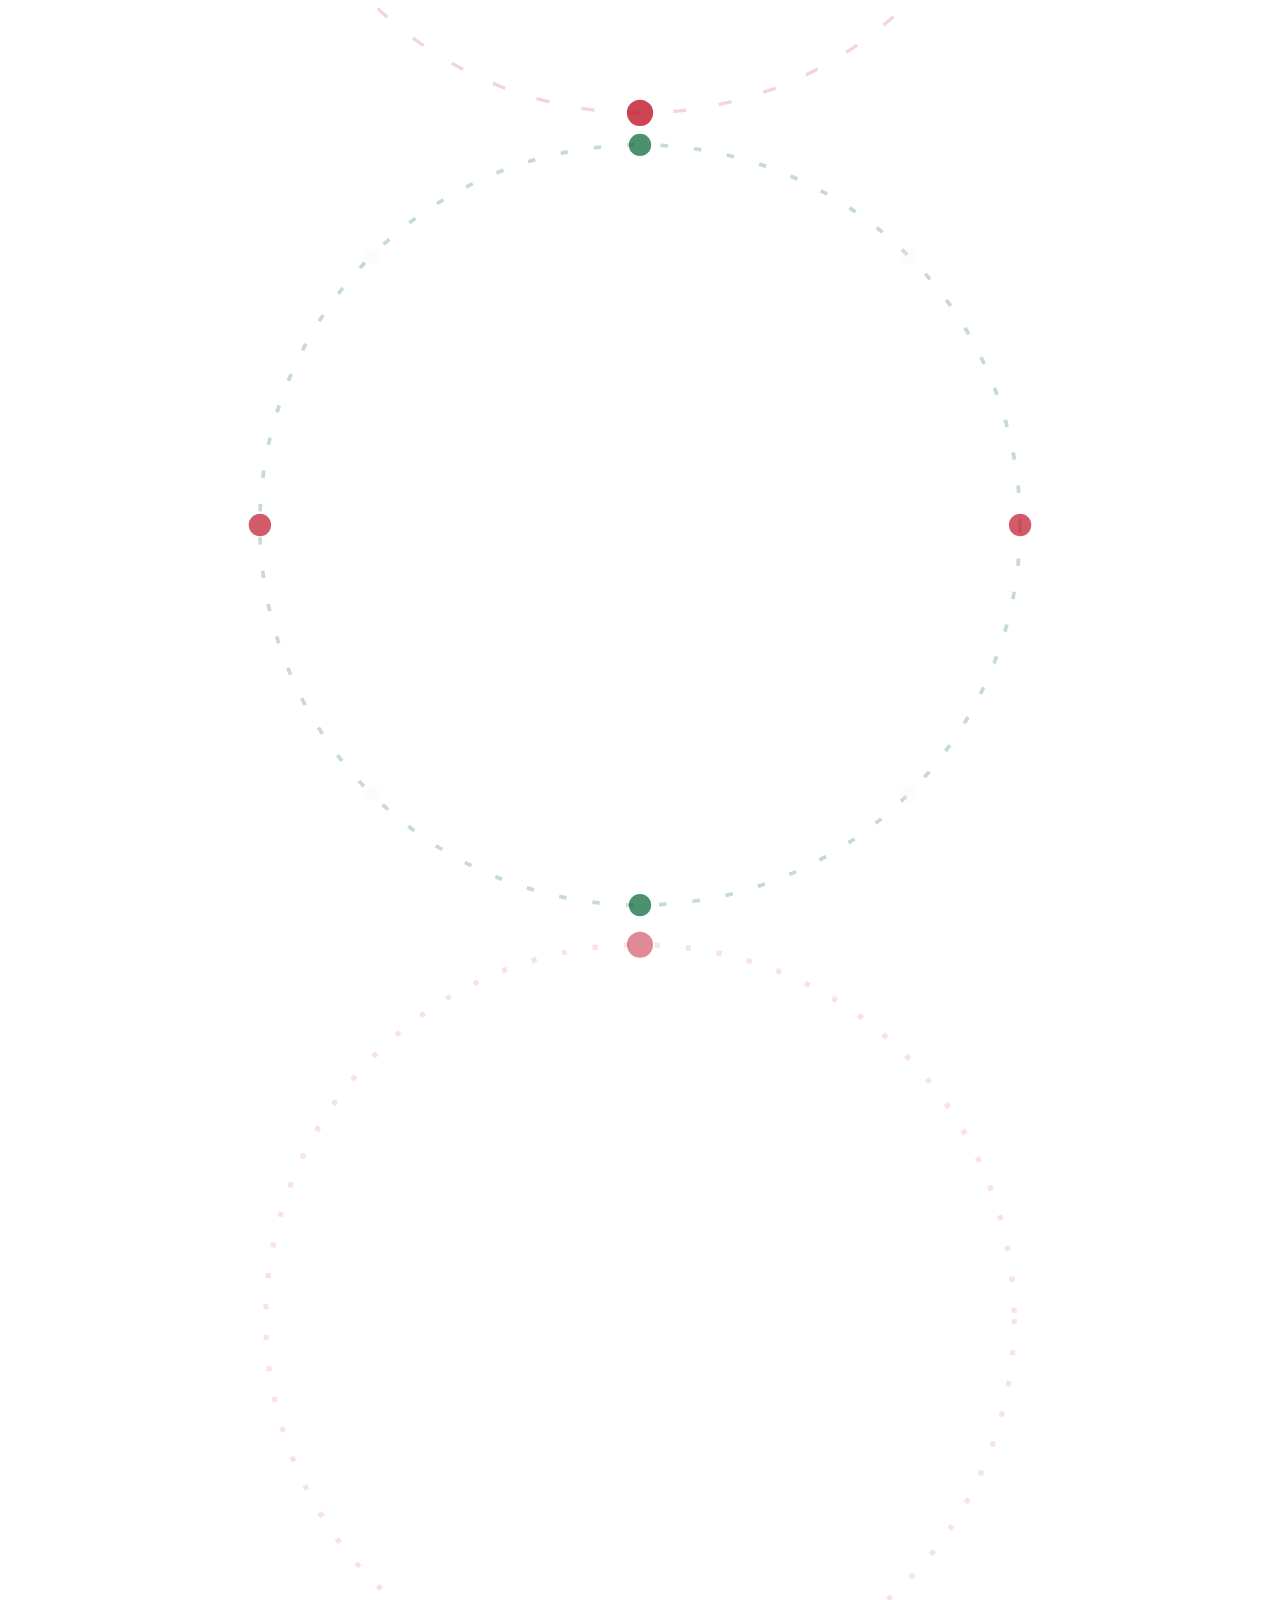
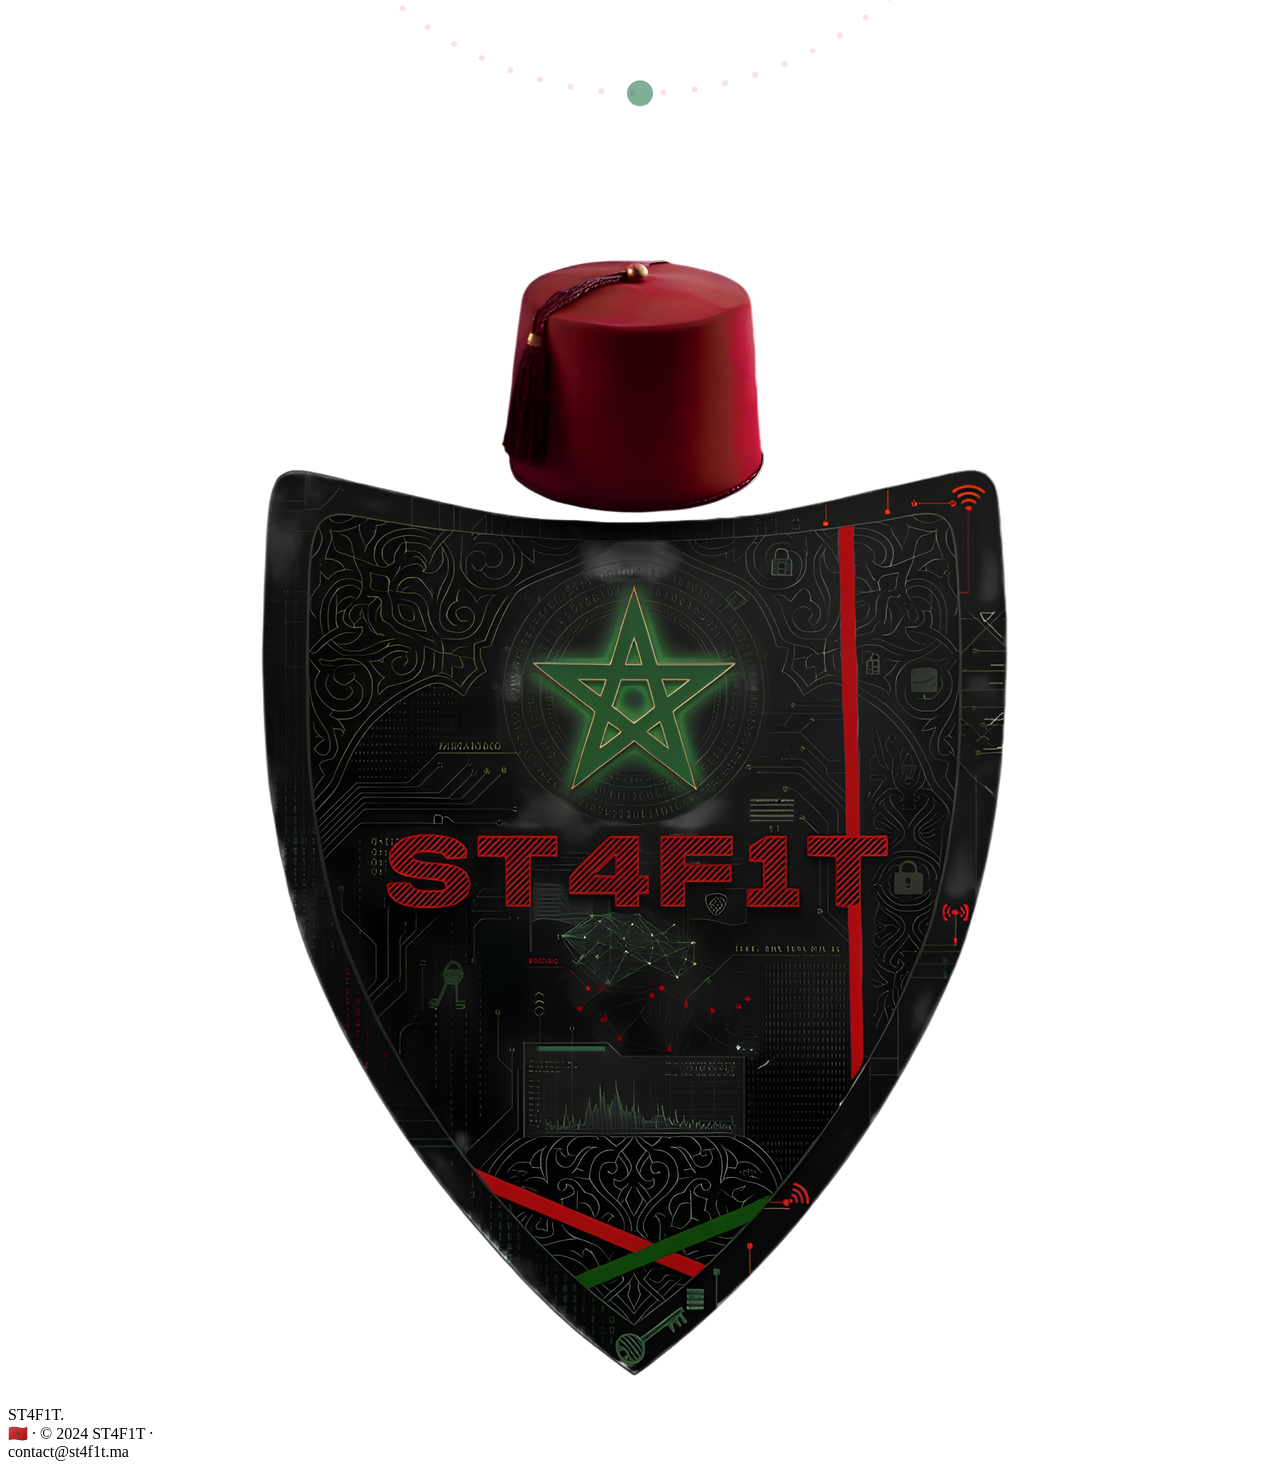
==== commit 076445e0: "Update index.html" ====
--- a/index.html
+++ b/index.html
@@ -4,8 +4,8 @@
   <meta charset="UTF-8"/>
   <meta name="viewport" content="width=device-width, initial-scale=1.0"/>
   <title>ST4F1T</title>
-  <link rel="icon" type="image/png" sizes="64x64" href="assets/ST4F1T_logo.png">
-  <link rel="apple-touch-icon" href="assets/ST4F1T_logo.png">  <link rel="stylesheet" href="css/global.css"/>
+  <link rel="icon" type="image/png" href="/unknown0team.github.io/assets/ST4F1T_logo.png">
+  <link rel="shortcut icon" type="image/png" href="/unknown0team.github.io/assets/ST4F1T_logo.png">
   <link rel="stylesheet" href="https://cdnjs.cloudflare.com/ajax/libs/font-awesome/6.5.0/css/all.min.css">
   <link href="https://fonts.googleapis.com/css2?family=Orbitron:wght@700;900&display=swap" rel="stylesheet">
 </head>
@@ -143,4 +143,4 @@
 
 <script src="js/script.js"></script>
 </body>
-</html>+</html>
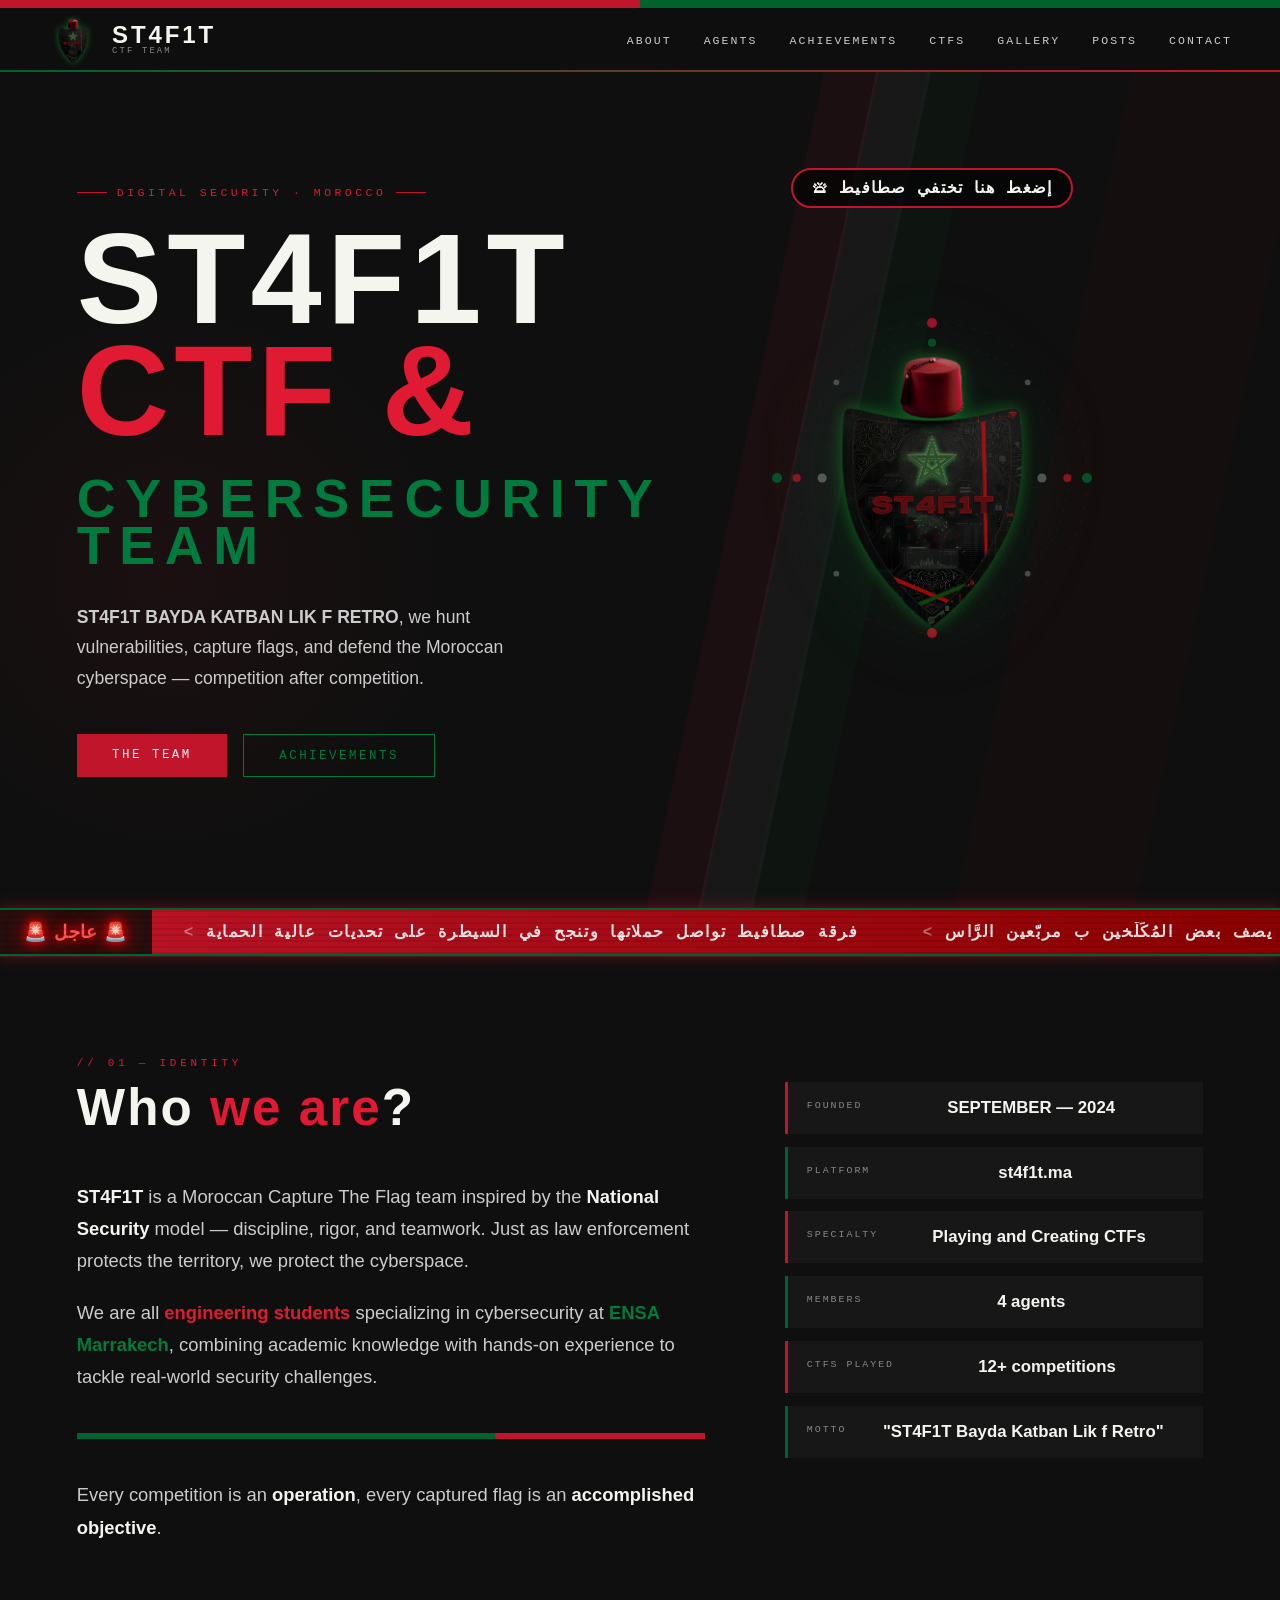
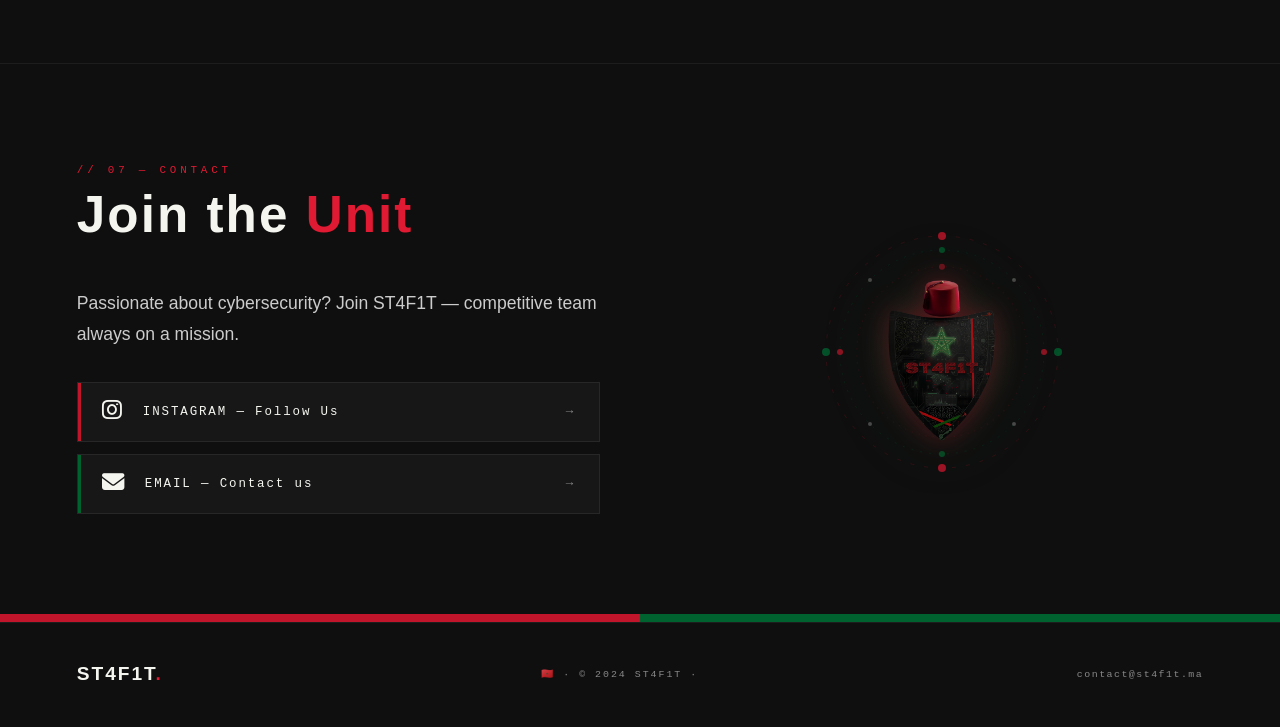
==== commit e9942a13: "Update index.html" ====
--- a/index.html
+++ b/index.html
@@ -4,8 +4,9 @@
   <meta charset="UTF-8"/>
   <meta name="viewport" content="width=device-width, initial-scale=1.0"/>
   <title>ST4F1T</title>
-  <link rel="icon" type="image/png" href="/unknown0team.github.io/assets/ST4F1T_logo.png">
-  <link rel="shortcut icon" type="image/png" href="/unknown0team.github.io/assets/ST4F1T_logo.png">
+  <link rel="icon" type="image/x-icon" href="assets/favicon.ico">
+  <link rel="shortcut icon" href="assets/favicon.ico">
+    <link rel="stylesheet" href="css/global.css"/>
   <link rel="stylesheet" href="https://cdnjs.cloudflare.com/ajax/libs/font-awesome/6.5.0/css/all.min.css">
   <link href="https://fonts.googleapis.com/css2?family=Orbitron:wght@700;900&display=swap" rel="stylesheet">
 </head>
--- a/css/global.css
+++ b/css/global.css
@@ -0,0 +1,827 @@
+:root {
+  --white:   #f5f5f0;
+  --off:     #eae9e3;
+  --red:     #c0152a;
+  --red2:    #e01a32;
+  --green:   #00622f;
+  --green2:  #007a3d;
+  --dark:    #0f0f0f;
+  --charcoal:#1a1a1a;
+  --mid:     #2e2e2e;
+  --gray:    #888;
+  --lgray:   #ccc;
+}
+
+*, *::before, *::after { box-sizing: border-box; margin: 0; padding: 0; }
+html { scroll-behavior: smooth; }
+body {
+  background: var(--dark);
+  color: var(--white);
+  font-family: 'Barlow Condensed', sans-serif;
+  overflow-x: hidden;
+}
+
+/* ─── LOADER ─── */
+.loader {
+  text-align: center;
+  padding: 60px;
+  font-family: 'Share Tech Mono', monospace;
+  color: var(--gray);
+}
+
+/* ─── POLICE BAND ─── */
+.police-band {
+  height: 8px;
+  background: linear-gradient(90deg, var(--red) 0%, var(--red) 50%, var(--green) 50%, var(--green) 100%);
+}
+
+/* ─── NAV ─── */
+nav {
+  position: fixed; top: 8px; left: 0; right: 0; z-index: 200;
+  height: 64px;
+  display: flex; align-items: center; justify-content: space-between;
+  padding: 0 3rem;
+  background: rgba(15,15,15,0.97);
+  border-bottom: 2px solid transparent;
+  border-image: linear-gradient(90deg, var(--green), var(--red)) 1;
+  backdrop-filter: blur(12px);
+}
+.nav-logo { display: flex; align-items: center; gap: 14px; text-decoration: none; }
+.nav-logo img { width: 50px; height: 50px; object-fit: contain; filter: drop-shadow(0 0 3px rgba(21, 192, 67, 0.5)); }
+.logo-text { display: flex; flex-direction: column; line-height: 1; }
+.logo-main { font-family: 'Oswald', sans-serif; font-size: 1.5rem; font-weight: 700; letter-spacing: 0.12em; color: var(--white); }
+.logo-sub  { font-family: 'Share Tech Mono', monospace; font-size: 0.55rem; letter-spacing: 0.25em; color: var(--gray); text-transform: uppercase; }
+.nav-links { display: flex; gap: 2rem; list-style: none; align-items: center; }
+.nav-links a { text-decoration: none; font-family: 'Share Tech Mono', monospace; font-size: 0.72rem; letter-spacing: 0.18em; color: var(--lgray); text-transform: uppercase; transition: color 0.2s; cursor: pointer; }
+.nav-links a:hover { color: var(--red2); }
+.nav-cta { background: var(--red) !important; color: var(--white) !important; padding: 0.5rem 1.2rem !important; transition: background 0.2s !important; }
+.nav-cta:hover { background: var(--red2) !important; color: var(--white) !important; }
+
+/* ─── HERO ─── */
+#hero {
+  position: relative;
+  min-height: 100vh;
+  display: grid;
+  grid-template-columns: 1fr 1fr;
+  align-items: center;
+  padding: 160px 6vw 80px;  /* ← 120 → 160 */
+  overflow: hidden;
+}
+.hero-livery { position: absolute; inset: 0; pointer-events: none; overflow: hidden; }
+.hero-livery-bar { position: absolute; height: 100%; width: 55px; transform: skewX(-12deg); opacity: 0.07; }
+.hlb1 { background: var(--red); left: 58%; }
+.hlb2 { background: var(--white); left: 62%; opacity: 0.04; }
+.hlb3 { background: var(--green); left: 66%; }
+.hlb4 { background: var(--red); left: 82%; width:180px; opacity:0.035; }
+.hero-glow { position: absolute; top: 30%; left: -10%; width: 600px; height: 600px; border-radius: 50%; background: radial-gradient(circle, rgba(192,21,42,0.07) 0%, transparent 70%); pointer-events: none; }
+.hero-left { position: relative; z-index: 1; }
+.hero-eyebrow { display: inline-flex; align-items: center; gap: 10px; font-family: 'Share Tech Mono', monospace; font-size: 0.72rem; letter-spacing: 0.3em; color: var(--red2); text-transform: uppercase; margin-bottom: 1.5rem; opacity:0; animation: fadeUp 0.7s ease forwards 0.2s; }
+.hero-eyebrow::before, .hero-eyebrow::after { content: ''; width: 30px; height: 1px; background: var(--red); }
+h1.hero-title { font-family: 'Oswald', sans-serif; font-size: clamp(4.5rem, 10vw, 9rem); font-weight: 700; line-height: 0.88; letter-spacing: 0.04em; color: var(--white); opacity:0; animation: fadeUp 0.7s ease forwards 0.4s; }
+h1.hero-title .line-red { color: var(--red2); display: block; }
+h1.hero-title .line-green { color: var(--green2); display: block; font-size: 0.42em; letter-spacing: 0.18em; margin-top: 0.5em; }
+.hero-desc { margin-top: 2rem; font-size: 1.1rem; line-height: 1.75; color: var(--lgray); max-width: 440px; opacity:0; animation: fadeUp 0.7s ease forwards 0.6s; }
+.hero-btn-row { display: flex; gap: 1rem; margin-top: 2.5rem; opacity:0; animation: fadeUp 0.7s ease forwards 0.8s; }
+.btn-primary { display: inline-block; padding: 0.85rem 2.2rem; background: var(--red); color: var(--white); text-decoration: none; font-family: 'Share Tech Mono', monospace; font-size: 0.78rem; letter-spacing: 0.2em; text-transform: uppercase; transition: background 0.2s, transform 0.2s; cursor: pointer; }
+.btn-primary:hover { background: var(--red2); transform: translateY(-2px); }
+.btn-outline { display: inline-block; padding: 0.85rem 2.2rem; border: 1px solid var(--green2); color: var(--green2); text-decoration: none; font-family: 'Share Tech Mono', monospace; font-size: 0.78rem; letter-spacing: 0.2em; text-transform: uppercase; transition: 0.2s; cursor: pointer; }
+.btn-outline:hover { background: var(--green2); color: var(--white); transform: translateY(-2px); }
+.hero-right { position: relative; z-index: 1; display: flex; align-items: center; justify-content: center; opacity:0; animation: fadeIn 1s ease forwards 0.5s; }
+
+/* ─── LOGO WRAPPER ─── */
+.logo-orbit { position: relative; width: 320px; height: 320px; }
+.logo-orbit .ring-outer { position: absolute; inset: 0; width: 100%; height: 100%; animation: spin 22s linear infinite; }
+.logo-orbit .ring-mid { position: absolute; inset: 20px; width: calc(100% - 40px); height: calc(100% - 40px); animation: spin-r 14s linear infinite; }
+.logo-orbit .ring-inner { position: absolute; inset: 44px; width: calc(100% - 88px); height: calc(100% - 88px); animation: spin 40s linear infinite; }
+.logo-orbit .orbit-glow { position: absolute; inset: 60px; border-radius: 50%; background: radial-gradient(circle, rgba(192,21,42,0.18) 0%, rgba(0,98,47,0.08) 50%, transparent 70%); animation: pulseGlow 3s ease-in-out infinite; }
+.logo-orbit .logo-png { position: absolute; inset: 5px; width: calc(100% - 10px); height: calc(100% - 10px); object-fit: contain; filter: drop-shadow(0 0 8px rgba(21, 192, 49, 0.45)) drop-shadow(0 0 40px rgba(0,98,47,0.2)); }
+
+.logo-orbit-sm { position: relative; width: 240px; height: 240px; }
+.logo-orbit-sm .ring-outer { position: absolute; inset: 0; width: 100%; height: 100%; animation: spin 22s linear infinite; }
+.logo-orbit-sm .ring-mid { position: absolute; inset: 14px; width: calc(100% - 28px); height: calc(100% - 28px); animation: spin-r 14s linear infinite; }
+.logo-orbit-sm .ring-inner { position: absolute; inset: 30px; width: calc(100% - 60px); height: calc(100% - 60px); animation: spin 40s linear infinite; }
+.logo-orbit-sm .orbit-glow { position: absolute; inset: 44px; border-radius: 50%; background: radial-gradient(circle, rgba(192,21,42,0.18) 0%, rgba(0,98,47,0.08) 50%, transparent 70%); animation: pulseGlow 3s ease-in-out infinite; }
+.logo-orbit-sm .logo-png { position: absolute; inset: 28px; width: calc(100% - 56px); height: calc(100% - 56px); object-fit: contain; filter: drop-shadow(0 0 14px rgba(192,21,42,0.4)) drop-shadow(0 0 30px rgba(0,98,47,0.18)); }
+
+/* ─── TICKER ─── */
+.ticker { position: relative; z-index: 10; background: var(--red); overflow: hidden; height: 36px; display: flex; align-items: center; border-top: 2px solid var(--green); border-bottom: 2px solid var(--green); }
+.ticker-label { flex-shrink: 0; background: var(--green); height: 100%; display: flex; align-items: center; padding: 0 1.2rem; font-family: 'Share Tech Mono', monospace; font-size: 0.65rem; letter-spacing: 0.2em; color: var(--white); text-transform: uppercase; }
+.ticker-scroll { display: flex; gap: 4rem; animation: ticker-move 25s linear infinite; white-space: nowrap; padding-left: 2rem; }
+.ticker-item { font-family: 'Share Tech Mono', monospace; font-size: 0.68rem; letter-spacing: 0.15em; color: rgba(255,255,255,0.9); }
+.tsep { color: rgba(255,255,255,0.4); }
+
+/* ─── SECTIONS COMMUNES ─── */
+section.content { position: relative; padding: 100px 6vw; border-top: 1px solid rgba(255,255,255,0.06); }
+.sec-label { font-family: 'Share Tech Mono', monospace; font-size: 0.68rem; letter-spacing: 0.35em; text-transform: uppercase; color: var(--red2); margin-bottom: 0.8rem; }
+.sec-title { font-family: 'Oswald', sans-serif; font-size: clamp(2rem, 4.5vw, 3.2rem); font-weight: 700; letter-spacing: 0.04em; color: var(--white); margin-bottom: 3rem; line-height: 1; }
+.sec-title em { color: var(--red2); font-style: normal; }
+
+/* ─── ABOUT ─── */
+.about-wrap { display: grid; grid-template-columns: 3fr 2fr; gap: 5rem; align-items: start; }
+.about-body p { font-size: 1.15rem; line-height: 1.75; color: var(--lgray); margin-bottom: 1.2rem; }
+.about-body strong { color: var(--white); font-weight: 600; }
+.stripe-divider { display: flex; height: 6px; margin: 2.5rem 0; overflow: hidden; }
+.stripe-divider div { flex: 1; }
+.sd-white { background: var(--white); }
+.sd-red { background: var(--red); }
+.sd-green { background: var(--green); }
+.info-grid { display: flex; flex-direction: column; gap: 0.8rem; }
+.info-row { display: grid; grid-template-columns: auto 1fr; gap: 1rem; align-items: start; padding: 1rem 1.2rem; background: rgba(255,255,255,0.03); border-left: 3px solid var(--red); }
+.info-row.g { border-left-color: var(--green); }
+.info-key { font-family: 'Share Tech Mono', monospace; font-size: 0.62rem; letter-spacing: 0.2em; color: var(--gray); text-transform: uppercase; white-space: nowrap; padding-top: 2px; }
+.info-val { font-family: 'Barlow Condensed', sans-serif; font-size: 1.05rem; font-weight: 600; color: var(--white); }
+
+/* ─── MEMBERS ─── */
+.grid-members { display: grid; grid-template-columns: repeat(auto-fill, minmax(250px, 1fr)); gap: 1px; background: rgba(255,255,255,0.06); border: 1px solid rgba(255,255,255,0.06); }
+.member-card { background: var(--charcoal); padding: 2.2rem 1.8rem; position: relative; overflow: hidden; transition: background 0.25s; }
+.member-card::after { content: ''; position: absolute; top: 0; left: 0; right: 0; height: 3px; background: linear-gradient(90deg, var(--green), var(--red)); transform: scaleX(0); transform-origin: left; transition: transform 0.35s; }
+.member-card:hover::after { transform: scaleX(1); }
+.member-card:hover { background: #222; }
+.m-id { font-family: 'Share Tech Mono', monospace; font-size: 0.6rem; letter-spacing: 0.25em; color: var(--gray); margin-bottom: 1.2rem; text-transform: uppercase; }
+.m-avatar { width: 64px; height: 64px; border-radius: 2px; background: var(--mid); border: 1px solid rgba(255,255,255,0.1); display: flex; align-items: center; justify-content: center; font-family: 'Oswald', sans-serif; font-size: 1.5rem; font-weight: 700; color: var(--white); margin-bottom: 1.2rem; position: relative; }
+.badge-dot { position: absolute; bottom: -3px; right: -3px; width: 10px; height: 10px; border-radius: 50%; background: var(--green2); border: 2px solid var(--charcoal); }
+.m-name { font-family: 'Oswald', sans-serif; font-size: 1.3rem; font-weight: 700; letter-spacing: 0.06em; color: var(--white); margin-bottom: 0.2rem; }
+.m-role { font-family: 'Share Tech Mono', monospace; font-size: 0.65rem; letter-spacing: 0.18em; color: var(--red2); text-transform: uppercase; margin-bottom: 1.2rem; }
+.m-tags { display: flex; flex-wrap: wrap; gap: 0.4rem; }
+.m-tag { font-family: 'Share Tech Mono', monospace; font-size: 0.58rem; letter-spacing: 0.1em; color: var(--gray); background: rgba(255,255,255,0.05); border: 1px solid rgba(255,255,255,0.08); padding: 0.2rem 0.5rem; }
+
+/* ─── ACHIEVEMENTS ─── */
+.ach-table { width: 100%; border-collapse: collapse; }
+.ach-table thead tr { border-bottom: 2px solid var(--red); }
+.ach-table th { font-family: 'Share Tech Mono', monospace; font-size: 0.65rem; letter-spacing: 0.2em; color: var(--gray); text-transform: uppercase; text-align: left; padding: 0.8rem 1.2rem; font-weight: 400; }
+.ach-table tbody tr { border-bottom: 1px solid rgba(255,255,255,0.05); transition: background 0.2s; }
+.ach-table tbody tr:hover { background: rgba(255,255,255,0.03); }
+.ach-table td { padding: 1.2rem; font-size: 1rem; }
+.place-badge { display: inline-flex; align-items: center; gap: 0.5rem; font-family: 'Oswald', sans-serif; font-size: 1.2rem; font-weight: 700; }
+.p1 { color: #f0c040; } .p2 { color: #c0c8d8; } .p3 { color: #cd7f32; } .pt { color: var(--red2); }
+.ach-name-cell { font-family: 'Barlow Condensed', sans-serif; font-size: 1.1rem; font-weight: 600; color: var(--white); }
+.ach-sub { font-family: 'Share Tech Mono', monospace; font-size: 0.62rem; letter-spacing: 0.15em; color: var(--gray); margin-top: 0.2rem; }
+.cat-badge { display: inline-block; font-family: 'Share Tech Mono', monospace; font-size: 0.6rem; letter-spacing: 0.12em; text-transform: uppercase; padding: 0.2rem 0.6rem; border: 1px solid; }
+.ci { border-color: var(--red); color: var(--red2); }
+.cn { border-color: var(--green); color: var(--green2); }
+.cr { border-color: var(--gray); color: var(--gray); }
+.res { font-family: 'Oswald', sans-serif; font-size: 1.2rem; font-weight: 700; }
+
+/* ─── CTFs ORGANIZED ─── */
+.ctfs-grid { display: grid; grid-template-columns: repeat(auto-fill, minmax(320px, 1fr)); gap: 2rem; }
+.ctf-card { background: var(--charcoal); padding: 2rem; border-left: 4px solid var(--red); transition: transform 0.2s; }
+.ctf-card:hover { transform: translateY(-5px); }
+.ctf-date { font-family: 'Share Tech Mono', monospace; font-size: 0.65rem; color: var(--green2); letter-spacing: 0.15em; margin-bottom: 1rem; }
+.ctf-name { font-family: 'Oswald', sans-serif; font-size: 1.4rem; margin-bottom: 1rem; color: var(--white); }
+.ctf-desc { color: var(--lgray); line-height: 1.5; margin-bottom: 1rem; }
+.ctf-stats { font-family: 'Share Tech Mono', monospace; font-size: 0.7rem; color: var(--gray); margin-bottom: 1rem; }
+.ctf-status { display: inline-block; padding: 0.2rem 0.8rem; font-family: 'Share Tech Mono', monospace; font-size: 0.6rem; letter-spacing: 0.1em; border-radius: 2px; }
+.ctf-status.past { background: rgba(128,128,128,0.2); color: var(--gray); border: 1px solid var(--gray); }
+.ctf-status.upcoming { background: rgba(0,98,47,0.2); color: var(--green2); border: 1px solid var(--green2); }
+
+/* ─── GALLERY ─── */
+.gallery-grid { display: grid; grid-template-columns: repeat(auto-fill, minmax(280px, 1fr)); gap: 1.5rem; }
+.gallery-item { background: var(--charcoal); overflow: hidden; transition: transform 0.2s; }
+.gallery-item:hover { transform: scale(1.02); }
+.gallery-placeholder { background: linear-gradient(135deg, var(--mid), var(--dark)); height: 200px; display: flex; align-items: center; justify-content: center; font-size: 4rem; color: var(--gray); }
+.gallery-caption { padding: 1rem; font-family: 'Share Tech Mono', monospace; font-size: 0.75rem; color: var(--lgray); text-align: center; }
+
+/* ─── POSTS ─── */
+.posts-grid { display: grid; grid-template-columns: repeat(auto-fill, minmax(320px, 1fr)); gap: 2rem; }
+.post-card { background: var(--charcoal); padding: 2rem; transition: background 0.2s, transform 0.2s; border-bottom: 2px solid transparent; }
+.post-card:hover { background: #222; transform: translateY(-5px); border-bottom-color: var(--red); }
+.post-date { font-family: 'Share Tech Mono', monospace; font-size: 0.65rem; color: var(--red2); letter-spacing: 0.1em; margin-bottom: 0.8rem; }
+.post-title { font-family: 'Oswald', sans-serif; font-size: 1.3rem; margin-bottom: 1rem; color: var(--white); }
+.post-excerpt { color: var(--lgray); line-height: 1.5; margin-bottom: 1.5rem; }
+.post-link { font-family: 'Share Tech Mono', monospace; font-size: 0.7rem; color: var(--green2); text-decoration: none; letter-spacing: 0.1em; transition: color 0.2s; }
+.post-link:hover { color: var(--red2); }
+
+/* ─── CONTACT ─── */
+.contact-grid { display: grid; grid-template-columns: 1fr 1fr; gap: 5rem; align-items: center; }
+.contact-left p { font-size: 1.1rem; line-height: 1.75; color: var(--lgray); margin-bottom: 2rem; }
+.contact-links { display: flex; flex-direction: column; gap: 0.8rem; }
+.c-link { display: flex; align-items: center; gap: 1.2rem; padding: 1rem 1.5rem; background: rgba(255,255,255,0.03); border: 1px solid rgba(255,255,255,0.07); text-decoration: none; color: var(--white); font-family: 'Share Tech Mono', monospace; font-size: 0.78rem; letter-spacing: 0.15em; transition: background 0.2s, border-color 0.2s; position: relative; overflow: hidden; }
+.c-link::before { content: ''; position: absolute; left: 0; top: 0; bottom: 0; width: 3px; background: var(--red); }
+.c-link:nth-child(2)::before { background: var(--green); }
+.c-link:nth-child(3)::before { background: var(--white); }
+.c-link:hover { background: rgba(255,255,255,0.07); border-color: rgba(255,255,255,0.15); }
+.c-link .icon { font-size: 1.4rem; }
+.c-link .lbl { flex: 1; }
+.c-link .arr { color: var(--gray); }
+
+/* ─── FOOTER ─── */
+footer { border-top: 1px solid rgba(255,255,255,0.06); padding: 2.5rem 6vw; display: flex; align-items: center; justify-content: space-between; gap: 2rem; flex-wrap: wrap; }
+.footer-logo { font-family: 'Oswald', sans-serif; font-size: 1.2rem; font-weight: 700; letter-spacing: 0.1em; color: var(--white); }
+.footer-logo span { color: var(--red2); }
+.footer-copy { font-family: 'Share Tech Mono', monospace; font-size: 0.62rem; letter-spacing: 0.2em; color: var(--gray); }
+.footer-tag { font-family: 'Share Tech Mono', monospace; font-size: 0.62rem; letter-spacing: 0.15em; color: var(--gray); }
+
+/* ─── ANIMATIONS ─── */
+@keyframes fadeUp { from{opacity:0;transform:translateY(24px)} to{opacity:1;transform:translateY(0)} }
+@keyframes fadeIn { from{opacity:0} to{opacity:1} }
+@keyframes spin { from{transform:rotate(0deg)} to{transform:rotate(360deg)} }
+@keyframes spin-r { from{transform:rotate(0deg)} to{transform:rotate(-360deg)} }
+@keyframes pulseGlow { 0%,100%{opacity:0.6} 50%{opacity:1} }
+@keyframes ticker-move { from{transform:translateX(0)} to{transform:translateX(-50%)} }
+
+/* ─── RESPONSIVE ─── */
+@media (max-width: 900px) {
+  #hero { grid-template-columns: 1fr; text-align: center; }
+  .hero-right { display: none; }
+  nav { padding: 0 1.5rem; }
+  .nav-links { display: none; }
+  .about-wrap, .contact-grid { grid-template-columns: 1fr; gap: 2rem; }
+  .ctfs-grid, .posts-grid, .gallery-grid { grid-template-columns: 1fr; }
+}
+
+/* Ajouts pour la gestion des conteneurs statiques */
+#about-container,
+#contact-container {
+  scroll-margin-top: 72px;
+}
+
+#section-container {
+  transition: opacity 0.3s ease;
+  scroll-margin-top: 72px;
+}
+
+/* Ajustement pour le scroll sur toutes les sections */
+section[id] {
+  scroll-margin-top: 72px;
+}
+
+/* ─── TICKER AVEC EFFET URGENT ─── */
+.ticker {
+  position: relative;
+  z-index: 10;
+  background: linear-gradient(90deg, var(--red), #8b0000);
+  overflow: hidden;
+  height: 42px;
+  display: flex;
+  align-items: center;
+  border-top: 2px solid var(--green);
+  border-bottom: 2px solid var(--green);
+  box-shadow: 0 0 15px rgba(192,21,42,0.5);
+}
+
+.ticker-label {
+  flex-shrink: 0;
+  background: var(--dark);
+  height: 100%;
+  display: flex;
+  align-items: center;
+  padding: 0 1.5rem;
+  font-family: 'Share Tech Mono', monospace;
+  font-size: 0.9rem;
+  font-weight: bold;
+  letter-spacing: 0.15em;
+  color: var(--white);
+  text-transform: uppercase;
+  position: relative;
+  overflow: hidden;
+}
+
+/* Texte "عاجل" stylé avec effet urgent */
+.urgent-text {
+  font-family: 'Arial', 'Share Tech Mono', monospace;
+  font-size: 1rem;
+  font-weight: 900;
+  letter-spacing: 0.2em;
+  color: #ff4444;
+  text-shadow: 
+    0 0 5px #ff0000,
+    0 0 10px #ff0000,
+    0 0 20px #ff0000,
+    0 0 30px #ff0000;
+  animation: urgentBlink 0.8s ease-in-out infinite;
+  background: linear-gradient(45deg, #ff4444, #ff8888);
+  -webkit-background-clip: text;
+  background-clip: text;
+  color: transparent;
+  text-shadow: none;
+  position: relative;
+}
+
+/* Alternative avec effet de glow rouge sur fond sombre */
+.urgent-text-alt {
+  font-family: 'Arial', 'Share Tech Mono', monospace;
+  font-size: 1rem;
+  font-weight: 900;
+  letter-spacing: 0.2em;
+  color: #ff3333;
+  text-shadow: 0 0 8px #ff0000, 0 0 15px #ff0000;
+  animation: urgentPulse 1s ease-in-out infinite;
+  background: rgba(0,0,0,0.3);
+  padding: 0.2rem 0.5rem;
+  border-radius: 4px;
+  display: inline-block;
+}
+
+/* Animation blink + glow */
+@keyframes urgentBlink {
+  0%, 100% {
+    opacity: 1;
+    text-shadow: 0 0 5px #ff0000, 0 0 10px #ff0000, 0 0 20px #ff0000;
+  }
+  50% {
+    opacity: 0.7;
+    text-shadow: 0 0 2px #ff0000, 0 0 5px #ff0000, 0 0 10px #ff6666;
+  }
+}
+
+/* Animation pulse plus douce */
+@keyframes urgentPulse {
+  0%, 100% {
+    text-shadow: 0 0 5px #ff0000, 0 0 10px #ff0000;
+    color: #ff4444;
+  }
+  50% {
+    text-shadow: 0 0 15px #ff0000, 0 0 30px #ff0000, 0 0 40px #ff3333;
+    color: #ff6666;
+  }
+}
+
+/* Animation de glow continu */
+@keyframes urgentGlow {
+  0% {
+    text-shadow: 0 0 2px #ff0000, 0 0 5px #ff0000;
+  }
+  50% {
+    text-shadow: 0 0 10px #ff0000, 0 0 20px #ff0000, 0 0 30px #ff3333;
+  }
+  100% {
+    text-shadow: 0 0 2px #ff0000, 0 0 5px #ff0000;
+  }
+}
+
+/* Version avec bordure clignotante */
+.ticker-label::before {
+  content: '';
+  position: absolute;
+  top: 0;
+  left: 0;
+  right: 0;
+  bottom: 0;
+  background: rgba(255,0,0,0.1);
+  animation: borderFlash 1s step-end infinite;
+  pointer-events: none;
+}
+
+@keyframes borderFlash {
+  0%, 100% {
+    box-shadow: inset 0 0 5px rgba(255,0,0,0.8);
+  }
+  50% {
+    box-shadow: inset 0 0 15px rgba(255,0,0,0.3);
+  }
+}
+
+/* Version avec point d'exclamation animé */
+.urgent-text .exclamation {
+  display: inline-block;
+  animation: shake 0.5s ease-in-out infinite;
+  font-size: 1.2rem;
+}
+
+@keyframes shake {
+  0%, 100% { transform: translateX(0); }
+  25% { transform: translateX(-2px); }
+  75% { transform: translateX(2px); }
+}
+
+/* Effet de scanline sur le ticker */
+.ticker::after {
+  content: '';
+  position: absolute;
+  top: 0;
+  left: 0;
+  right: 0;
+  bottom: 0;
+  background: repeating-linear-gradient(
+    0deg,
+    rgba(0,0,0,0.1) 0px,
+    rgba(0,0,0,0.1) 2px,
+    transparent 2px,
+    transparent 6px
+  );
+  pointer-events: none;
+}
+
+/* ─── IMPORT DES POLICES ARABES ─── */
+@import url('https://fonts.googleapis.com/css2?family=Cairo:wght@400;600;700;900&family=Almarai:wght@400;700;800&family=Tajawal:wght@400;500;700;800&display=swap');
+
+/* ─── TICKER AVEC POLICE ARABE ─── */
+.ticker {
+  position: relative;
+  z-index: 10;
+  background: linear-gradient(90deg, var(--red), #8b0000);
+  overflow: hidden;
+  height: 48px;
+  display: flex;
+  align-items: center;
+  border-top: 2px solid var(--green);
+  border-bottom: 2px solid var(--green);
+  box-shadow: 0 0 15px rgba(192,21,42,0.5);
+  direction: ltr; /* Pour l'arabe de droite à gauche */
+}
+
+.ticker-label {
+  flex-shrink: 0;
+  background: var(--dark);
+  height: 100%;
+  display: flex;
+  align-items: center;
+  padding: 0 1.5rem;
+  font-family: 'Cairo', 'Almarai', 'Tajawal', 'Share Tech Mono', monospace;
+  font-size: 1rem;
+  font-weight: 800;
+  letter-spacing: 0.05em;
+  color: var(--white);
+  text-transform: uppercase;
+  position: relative;
+  overflow: hidden;
+  gap: 0.5rem;
+}
+
+/* Style pour le texte arabe عاجل */
+.arabic-urgent {
+  font-family: 'Cairo', 'Almarai', 'Tajawal', sans-serif;
+  font-size: 1.1rem;
+  font-weight: 900;
+  letter-spacing: 0.1em;
+  color: #ff4444;
+  text-shadow: 
+    0 0 5px #ff0000,
+    0 0 10px #ff0000,
+    0 0 20px #ff0000,
+    0 0 30px #ff0000;
+  animation: urgentBlink 0.8s ease-in-out infinite;
+  background: linear-gradient(45deg, #ff4444, #ff8888);
+  -webkit-background-clip: text;
+  background-clip: text;
+  color: transparent;
+  text-shadow: none;
+  position: relative;
+}
+
+/* Style alternatif avec police arabe plus élégante */
+.arabic-urgent-alt {
+  font-family: 'Almarai', 'Cairo', 'Tajawal', sans-serif;
+  font-size: 1.2rem;
+  font-weight: 800;
+  color: #ff3333;
+  text-shadow: 0 0 8px #ff0000, 0 0 15px #ff0000;
+  animation: urgentPulse 1s ease-in-out infinite;
+  background: rgba(0,0,0,0.3);
+  padding: 0.2rem 0.8rem;
+  border-radius: 4px;
+  display: inline-block;
+}
+
+/* Style avec effet calligraphique */
+.arabic-calligraphy {
+  font-family: 'Tajawal', 'Cairo', sans-serif;
+  font-size: 1.15rem;
+  font-weight: 800;
+  color: #ff5555;
+  text-shadow: 0 0 10px #ff0000, 0 0 20px #ff0000;
+  animation: urgentGlow 1s ease-in-out infinite;
+  position: relative;
+  display: inline-flex;
+  align-items: center;
+  gap: 0.5rem;
+}
+
+/* Style pour les items du ticker en arabe */
+.ticker-item {
+  font-family: 'Cairo', 'Almarai', 'Tajawal', 'Share Tech Mono', monospace;
+  font-size: 1.0rem;
+  font-weight: 600;
+  letter-spacing: 0.1em;
+  color: rgba(255,255,255,0.9);
+  direction: rtl;
+}
+
+/* Version bilingue (Arabe + Anglais) */
+.ticker-item-bilingual {
+  display: inline-flex;
+  gap: 0.5rem;
+  align-items: baseline;
+}
+
+.ticker-item-ar {
+  font-family: 'Cairo', 'Almarai', 'Tajawal', sans-serif;
+  font-size: 0.75rem;
+  font-weight: 600;
+  color: #ffcccc;
+}
+
+.ticker-item-en {
+  font-family: 'Share Tech Mono', monospace;
+  font-size: 0.68rem;
+  letter-spacing: 0.15em;
+  color: rgba(255,255,255,0.9);
+}
+
+/* Animations */
+@keyframes urgentBlink {
+  0%, 100% {
+    opacity: 1;
+    text-shadow: 0 0 5px #ff0000, 0 0 10px #ff0000, 0 0 20px #ff0000;
+  }
+  50% {
+    opacity: 0.7;
+    text-shadow: 0 0 2px #ff0000, 0 0 5px #ff0000, 0 0 10px #ff6666;
+  }
+}
+
+@keyframes urgentPulse {
+  0%, 100% {
+    text-shadow: 0 0 5px #ff0000, 0 0 10px #ff0000;
+    color: #ff4444;
+  }
+  50% {
+    text-shadow: 0 0 15px #ff0000, 0 0 30px #ff0000, 0 0 40px #ff3333;
+    color: #ff6666;
+  }
+}
+
+@keyframes urgentGlow {
+  0% {
+    text-shadow: 0 0 2px #ff0000, 0 0 5px #ff0000;
+  }
+  50% {
+    text-shadow: 0 0 10px #ff0000, 0 0 20px #ff0000, 0 0 30px #ff3333;
+  }
+  100% {
+    text-shadow: 0 0 2px #ff0000, 0 0 5px #ff0000;
+  }
+}
+
+/* Effet de scanline sur le ticker */
+.ticker::after {
+  content: '';
+  position: absolute;
+  top: 0;
+  left: 0;
+  right: 0;
+  bottom: 0;
+  background: repeating-linear-gradient(
+    0deg,
+    rgba(0,0,0,0.1) 0px,
+    rgba(0,0,0,0.1) 2px,
+    transparent 2px,
+    transparent 6px
+  );
+  pointer-events: none;
+}
+
+.member-card {
+  position: relative;
+}
+
+.card-overlay {
+  position: absolute;
+  inset: 0;
+  background: linear-gradient(
+    to top,
+    rgba(15, 15, 15, 0.92) 0%,
+    rgba(15, 15, 15, 0.65) 50%,
+    rgba(15, 15, 15, 0.3) 100%
+  );
+  z-index: 0;
+}
+
+.member-card > *:not(.card-overlay) {
+  position: relative;
+  z-index: 1;
+}
+
+/* Correction pour le décalage au chargement */
+html {
+  scroll-padding-top: 72px;  /* Pour tous les ancres */
+}
+
+body {
+  padding-top: 0;
+  margin: 0;
+}
+
+/* Assure que le hero commence bien en haut */
+#hero {
+  margin-top: 0;
+  padding-top: 120px;
+}
+
+/* Pour la première visite, forcer le scroll en haut */
+@media (prefers-reduced-motion: no-preference) {
+  :target {
+    scroll-margin-top: 72px;
+  }
+}
+
+/* ─── STYLES POUR LA GALERIE AVEC IMAGES ─── */
+.gallery-grid {
+  display: grid;
+  grid-template-columns: repeat(auto-fill, minmax(320px, 1fr));
+  gap: 1.5rem;
+}
+
+.gallery-item {
+  background: var(--charcoal);
+  overflow: hidden;
+  transition: all 0.3s ease;
+  border-radius: 8px;
+  position: relative;
+  cursor: pointer;
+}
+
+.gallery-item:hover {
+  transform: translateY(-5px);
+  box-shadow: 0 10px 25px rgba(0,0,0,0.3);
+}
+
+.gallery-img {
+  width: 100%;
+  height: 220px;
+  object-fit: cover;
+  transition: transform 0.4s ease;
+  display: block;
+}
+
+.gallery-item:hover .gallery-img {
+  transform: scale(1.05);
+}
+
+.gallery-caption {
+  padding: 1rem 1.2rem 1.2rem;
+  background: linear-gradient(to top, var(--charcoal), var(--dark));
+}
+
+.gallery-title {
+  font-family: 'Oswald', sans-serif;
+  font-size: 1.1rem;
+  font-weight: 600;
+  color: var(--white);
+  margin-bottom: 0.3rem;
+}
+
+.gallery-desc {
+  font-family: 'Share Tech Mono', monospace;
+  font-size: 0.7rem;
+  color: var(--gray);
+  letter-spacing: 0.05em;
+}
+
+/* Lightbox effect au clic (optionnel) */
+.gallery-item {
+  cursor: pointer;
+}
+
+/* Modal pour agrandir l'image (optionnel) */
+.modal {
+  display: none;
+  position: fixed;
+  top: 0;
+  left: 0;
+  width: 100%;
+  height: 100%;
+  background: rgba(0,0,0,0.95);
+  z-index: 1000;
+  align-items: center;
+  justify-content: center;
+  cursor: pointer;
+}
+
+.modal.active {
+  display: flex;
+}
+
+.modal-img {
+  max-width: 90%;
+  max-height: 90%;
+  object-fit: contain;
+  border: 2px solid var(--red);
+  border-radius: 4px;
+}
+
+.modal-close {
+  position: absolute;
+  top: 20px;
+  right: 30px;
+  color: var(--white);
+  font-size: 2rem;
+  cursor: pointer;
+  transition: color 0.2s;
+}
+
+.modal-close:hover {
+  color: var(--red);
+}
+
+/* Responsive */
+@media (max-width: 768px) {
+  .gallery-grid {
+    grid-template-columns: 1fr;
+  }
+  
+  .gallery-img {
+    height: 180px;
+  }
+}
+/* ─── BOUTON SONORE EN HAUT À DROITE DU LOGO ─── */
+.sound-button-container {
+  position: absolute;
+  top: -150px;
+  right: 20;
+  z-index: 20;
+}
+
+.sound-button-hero {
+  background: linear-gradient(135deg, var(--dark), var(--charcoal));
+  border: 2px solid var(--red);
+  color: var(--white);
+  padding: 0.5rem 1.2rem;
+  border-radius: 40px;
+  cursor: pointer;
+  font-family: 'Share Tech Mono', monospace;
+  font-size: 0.75rem;
+  font-weight: bold;
+  letter-spacing: 0.1em;
+  display: flex;
+  align-items: center;
+  gap: 0.6rem;
+  transition: all 0.3s ease;
+  position: relative;
+  overflow: hidden;
+  backdrop-filter: blur(5px);
+  background: rgba(0,0,0,0.6);
+}
+
+.sound-button-hero::before {
+  content: '';
+  position: absolute;
+  top: 0;
+  left: -100%;
+  width: 100%;
+  height: 100%;
+  background: linear-gradient(90deg, transparent, rgba(255,255,255,0.2), transparent);
+  transition: left 0.5s ease;
+}
+
+.sound-button-hero:hover::before {
+  left: 100%;
+}
+
+.sound-button-hero:hover {
+  transform: scale(1.05);
+  border-color: var(--red2);
+  box-shadow: 0 0 15px rgba(192,21,42,0.6);
+  background: rgba(192,21,42,0.8);
+}
+
+.sound-button-hero:active {
+  transform: scale(0.98);
+}
+
+.sound-icon {
+  font-size: 1rem;
+  animation: soundPulse 1.5s ease-in-out infinite;
+}
+
+.sound-text {
+  font-size: 1.0rem;
+  font-weight: 600;
+}
+
+@keyframes soundPulse {
+  0%, 100% {
+    text-shadow: 0 0 0px var(--red);
+  }
+  50% {
+    text-shadow: 0 0 5px var(--red), 0 0 10px var(--red2);
+  }
+}
+
+/* Animation quand le son joue */
+.sound-button-hero.playing {
+  animation: buttonFlash 0.3s ease-in-out 2;
+}
+
+@keyframes buttonFlash {
+  0%, 100% {
+    background: rgba(0,0,0,0.6);
+    border-color: var(--red);
+  }
+  50% {
+    background: var(--red);
+    border-color: var(--white);
+    box-shadow: 0 0 20px var(--red);
+  }
+}
+
+/* Position relative pour hero-right */
+.hero-right {
+  position: relative;
+  z-index: 1;
+  display: flex;
+  align-items: center;
+  justify-content: center;
+  opacity:0;
+  animation: fadeIn 1s ease forwards 0.5s;
+}
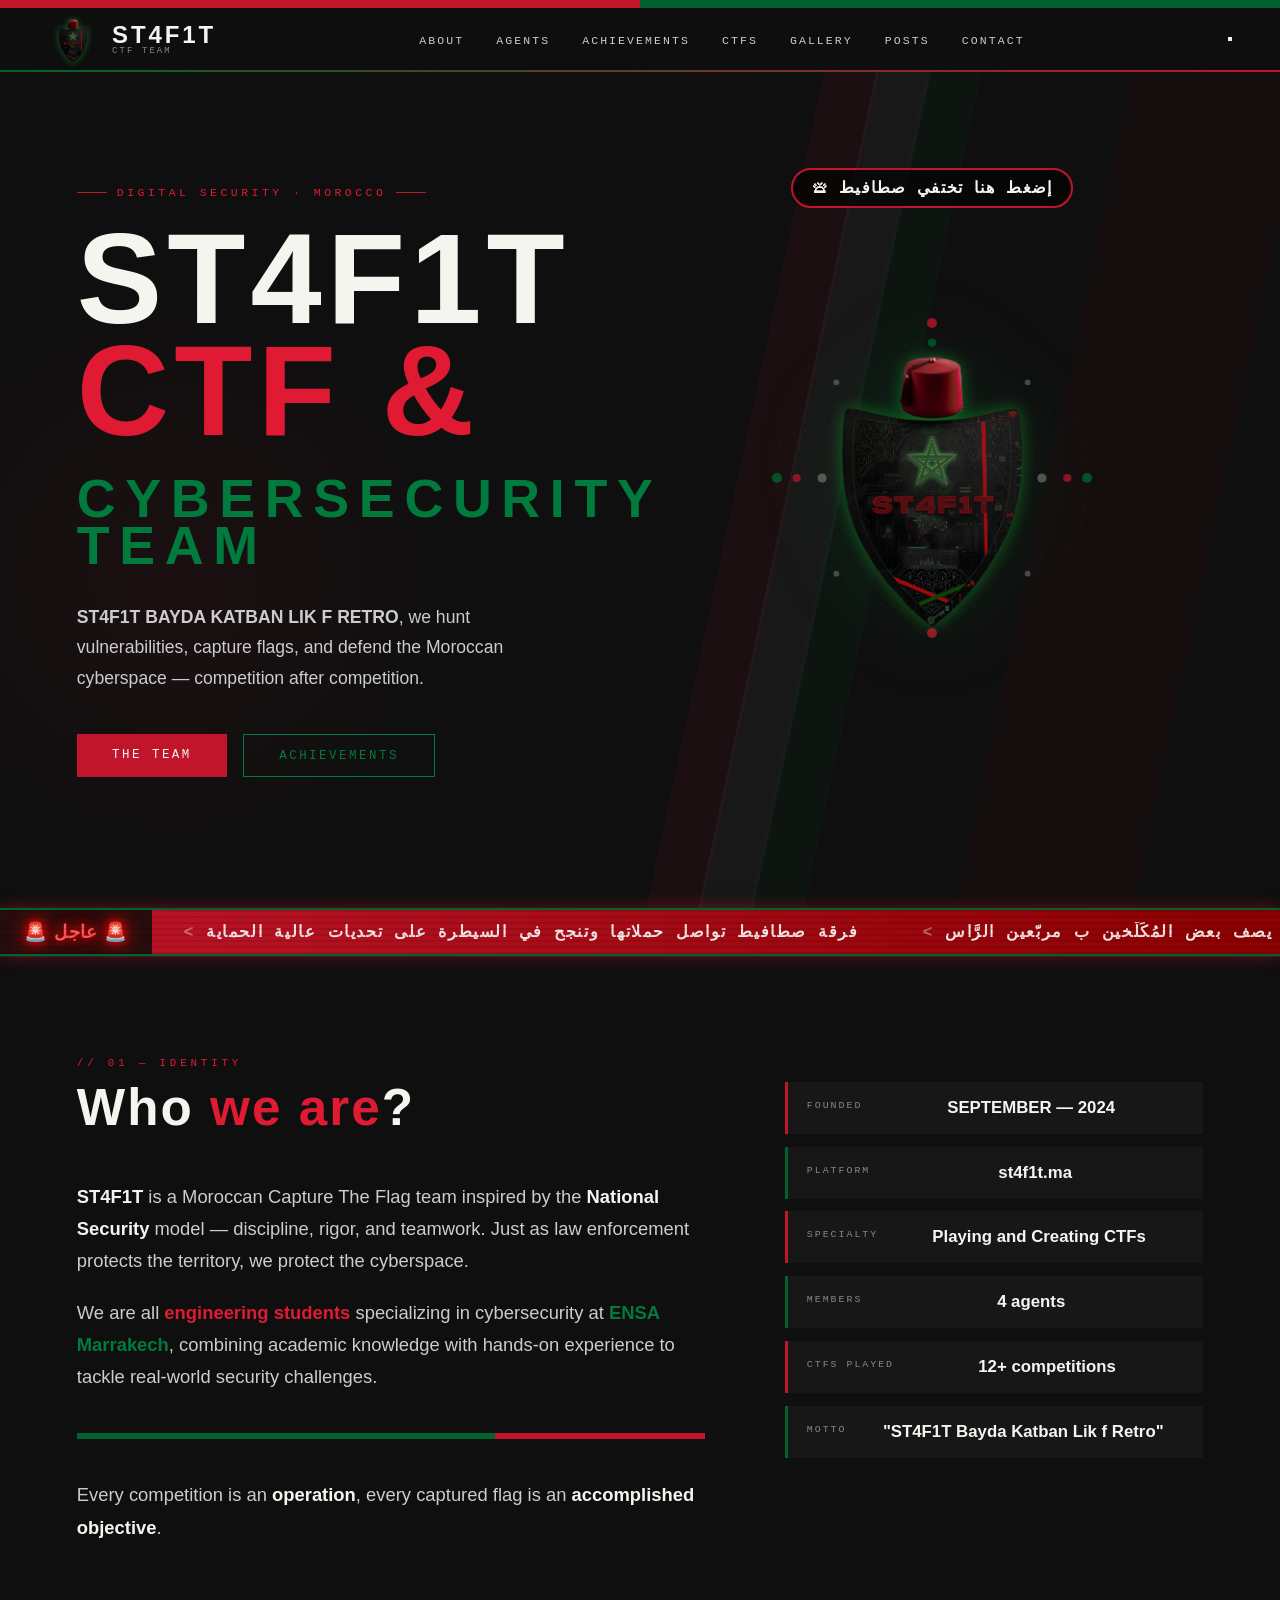
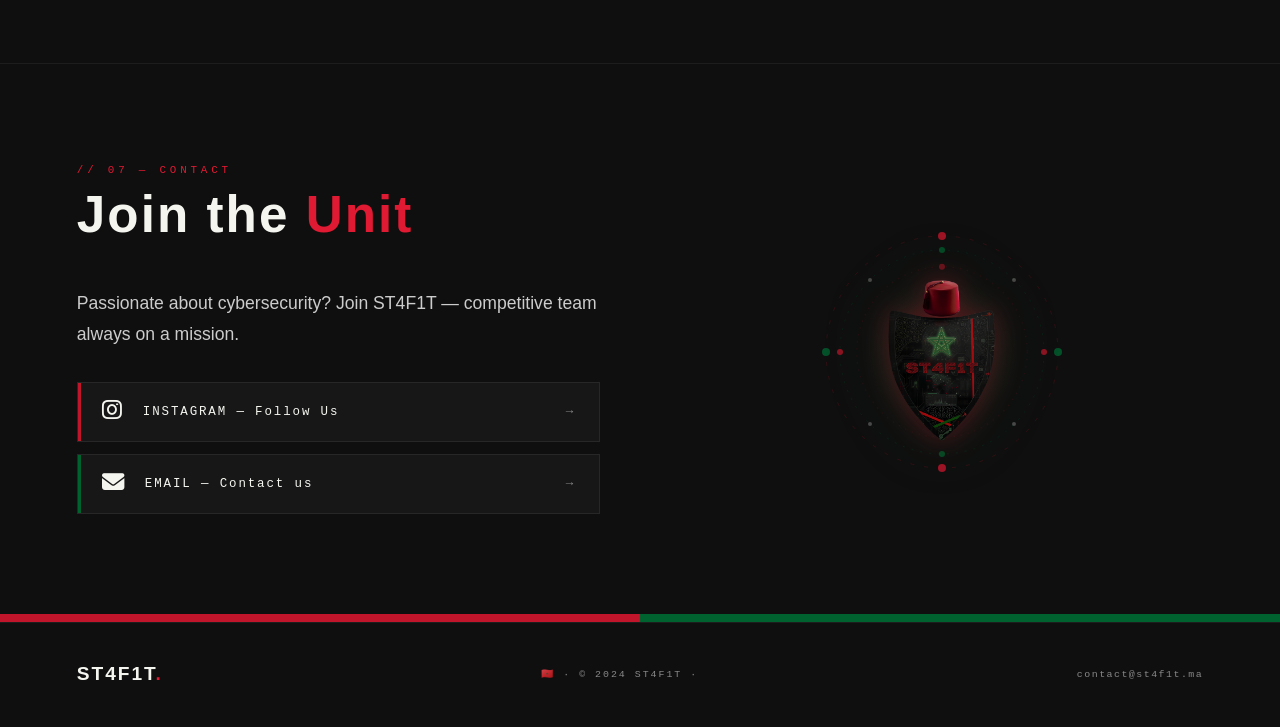
==== commit dde5ef93: "Update index.html" ====
--- a/index.html
+++ b/index.html
@@ -32,6 +32,11 @@
     <li><a href="#" data-section="posts">POSTS</a></li>
     <li><a href="#" data-section="contact">CONTACT</a></li>
   </ul>
+  <button class="nav-hamburger" id="navHamburger" aria-label="Menu">
+    <span></span>
+    <span></span>
+    <span></span>
+  </button>
 </nav>
 
 <!-- HERO SECTION -->
--- a/css/global.css
+++ b/css/global.css
@@ -106,7 +106,7 @@
 /* ─── TICKER ─── */
 .ticker { position: relative; z-index: 10; background: var(--red); overflow: hidden; height: 36px; display: flex; align-items: center; border-top: 2px solid var(--green); border-bottom: 2px solid var(--green); }
 .ticker-label { flex-shrink: 0; background: var(--green); height: 100%; display: flex; align-items: center; padding: 0 1.2rem; font-family: 'Share Tech Mono', monospace; font-size: 0.65rem; letter-spacing: 0.2em; color: var(--white); text-transform: uppercase; }
-.ticker-scroll { display: flex; gap: 4rem; animation: ticker-move 25s linear infinite; white-space: nowrap; padding-left: 2rem; }
+.ticker-scroll { display: flex; gap: 4rem; animation: ticker-move 10s linear infinite; white-space: nowrap; padding-left: 2rem; }
 .ticker-item { font-family: 'Share Tech Mono', monospace; font-size: 0.68rem; letter-spacing: 0.15em; color: rgba(255,255,255,0.9); }
 .tsep { color: rgba(255,255,255,0.4); }
 
@@ -824,4 +824,22 @@
   justify-content: center;
   opacity:0;
   animation: fadeIn 1s ease forwards 0.5s;
-}+}
+
+/* Sur mobile, le bouton devient fixe en bas à droite */
+@media (max-width: 768px) {
+  .sound-button-container {
+    position: fixed;
+    top: auto;
+    bottom: 20px;
+    right: 20px;
+    z-index: 1000;
+  }
+  
+  .sound-button-hero {
+    background: rgba(0,0,0,0.8);
+    backdrop-filter: blur(10px);
+    border-radius: 50px;
+    box-shadow: 0 4px 15px rgba(0,0,0,0.3);
+  }
+}
